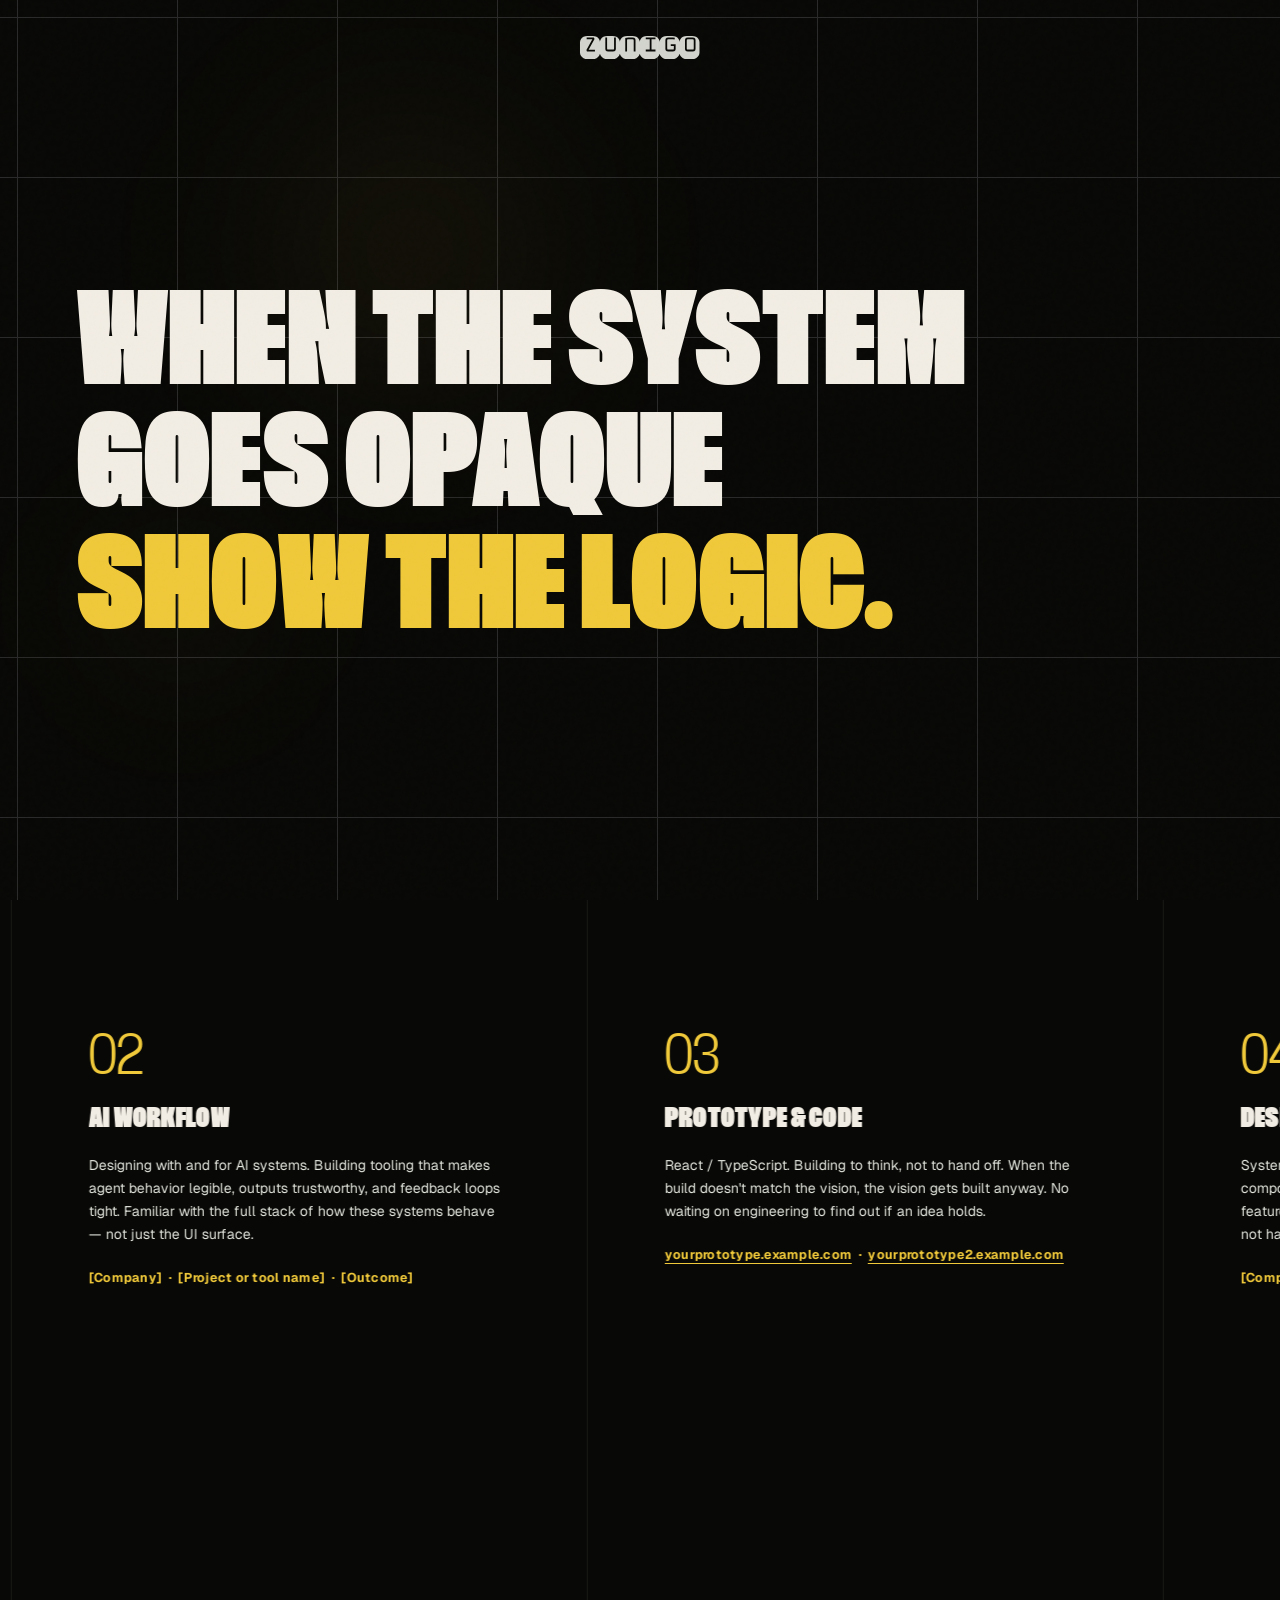
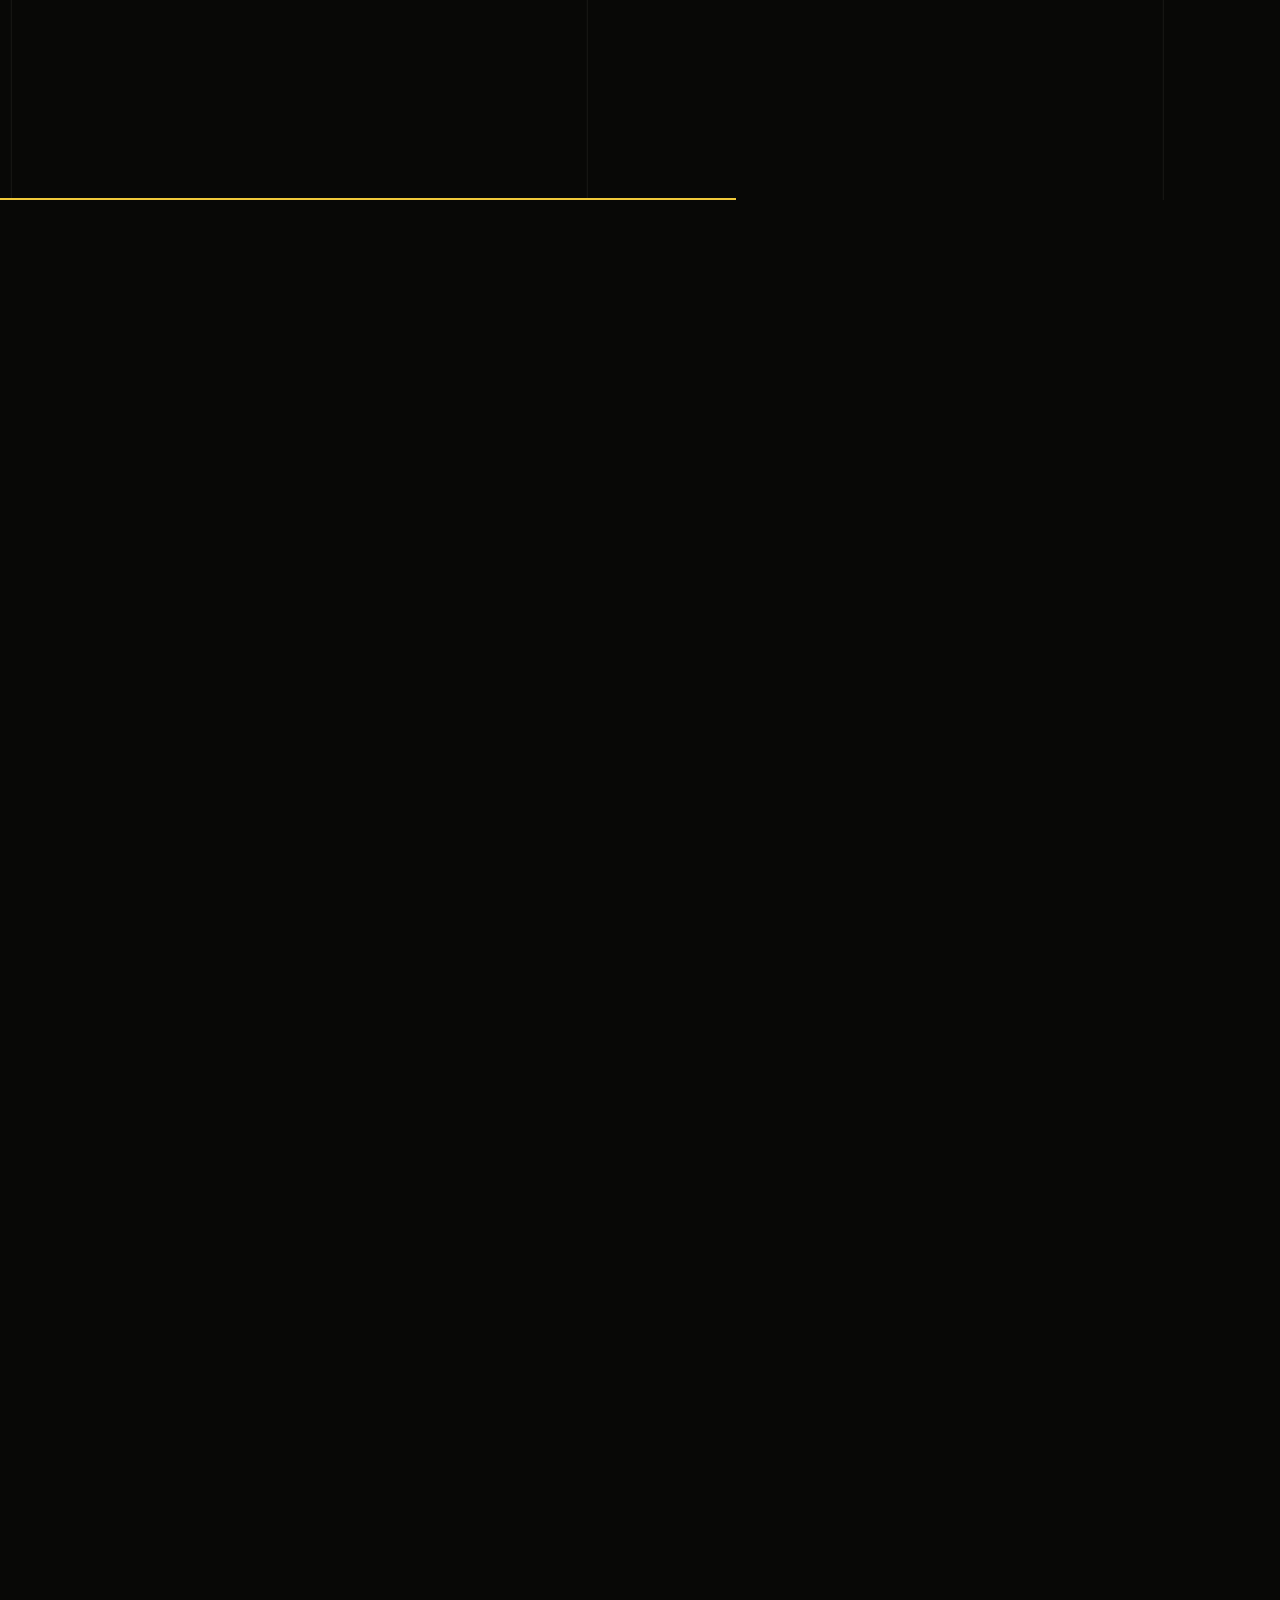
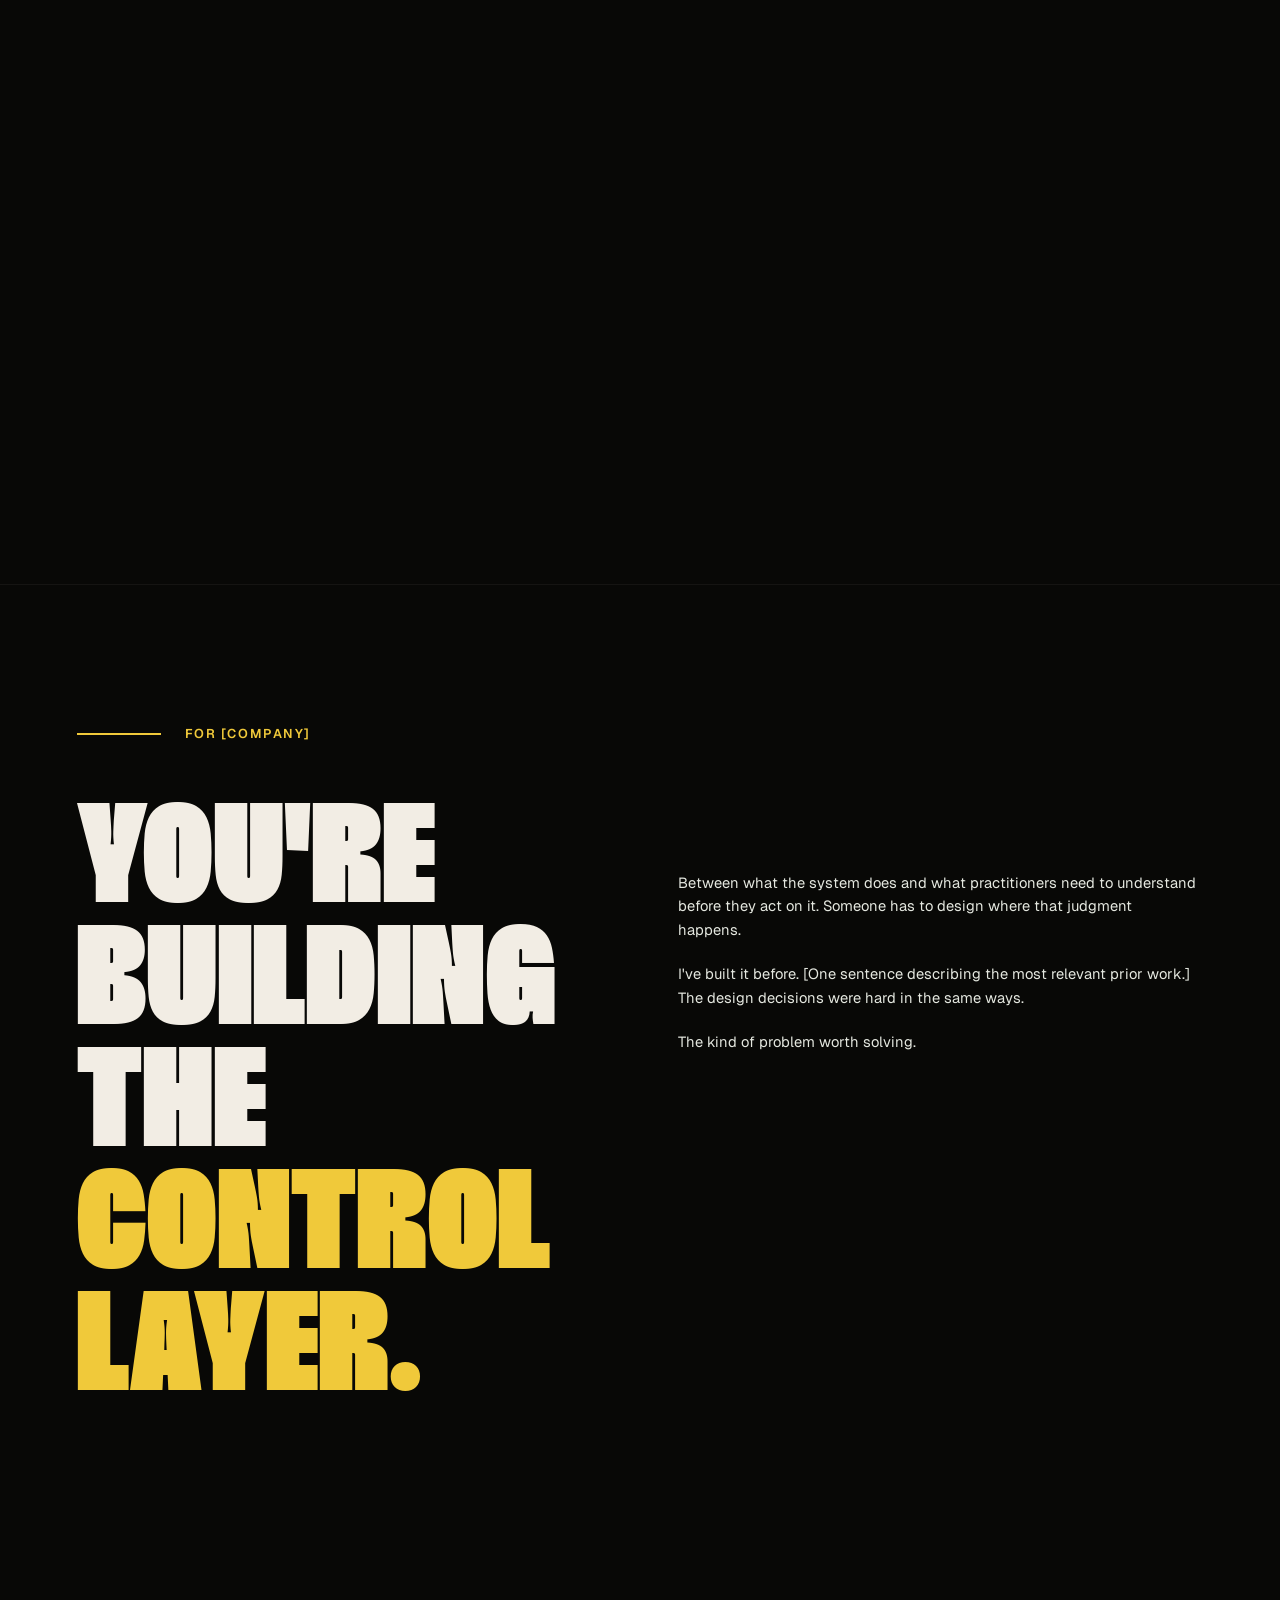
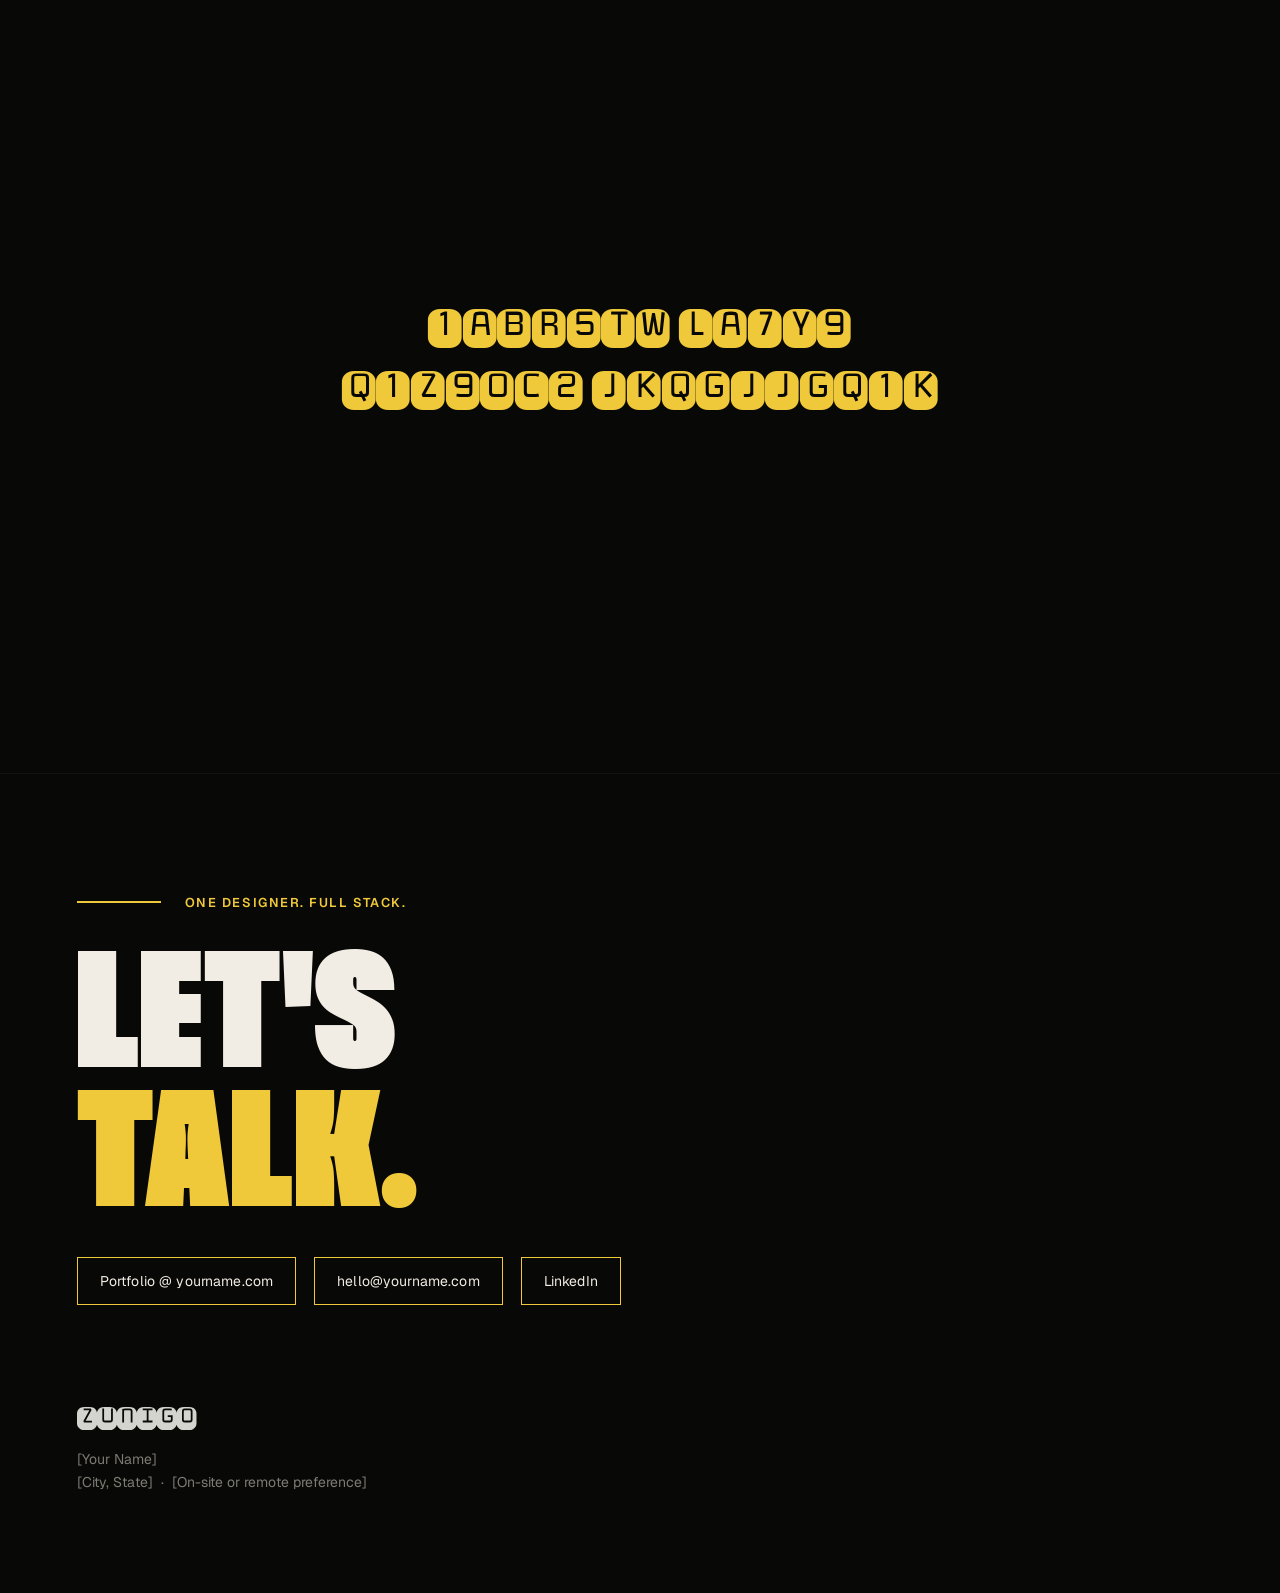
==== demo-shapes/index.html @ cff65e22 "Initial release — v1.0.0 Static portfolio pitch template. Vanilla HTML/CSS/JS, no build step. One sh" ====
<!DOCTYPE html>
<html lang="en">
<head>
  <meta charset="UTF-8">
  <meta name="viewport" content="width=device-width, initial-scale=1.0, viewport-fit=cover">
  <meta name="theme-color" content="#080806">
  <meta name="description" content="">
  <title>Pitch</title>

  <link rel="icon" type="image/png" href="../shared/favicon.png">
  <link rel="apple-touch-icon" href="../shared/favicon.png">

  <link rel="preconnect" href="https://fonts.googleapis.com">
  <link rel="preconnect" href="https://fonts.gstatic.com" crossorigin="">
  <link href="https://fonts.googleapis.com/css2?family=DM+Sans:ital,wght@0,300;0,400;0,500;1,300&amp;family=Geist:wght@400;500;600;700&amp;family=Monofett&amp;display=swap" rel="stylesheet">

  <link rel="stylesheet" href="../shared/styles.css?v=24">
</head>
<body>

  <!-- ── HERO ──
       Skeleton ships all four hero blocks; render.js adds
       hero--photo / shapes / gradient / solid from PITCH.hero.mode
       and CSS hides the unused ones. -->
  <section id="hero">
    <!-- mode: 'photo' -->
    <div class="hero-bg"></div>

    <!-- mode: 'shapes' (React Bits-derived; see shared/CREDITS.md) -->
    <canvas id="shapeGridBg" aria-hidden="true"></canvas>

    <!-- mode: 'gradient' -->
    <div class="hero-gradient" aria-hidden="true"></div>

    <div class="orb orb-1"></div>
    <div class="orb orb-2"></div>

    <a href="#" class="hero-logo" aria-label="Portfolio">
      <img src="../shared/logo.svg" alt="Your logo">
    </a>

    <div class="hero-tagline" id="heroTagline">
      <div class="ht-lines" id="heroTaglineLines">
        <!-- hydrated by render.js from PITCH.hero.tagline -->
      </div>
    </div>
  </section>

  <!-- Content scrolls over hero like window shade -->
  <div id="pageContent"></div>

  <!-- ── RANGE — horizontal scroll ── -->
  <div id="hScroll">
    <div id="hSticky">
      <div id="hProgress"></div>
      <div id="hTrack">
        <div class="h-intro" id="rangeIntro">
          <!-- hydrated -->
        </div>
        <!-- pillars are inserted here by render.js -->
        <div class="h-end"></div>
      </div>

      <div id="hDots" role="tablist" aria-label="Range sections">
        <!-- hydrated -->
      </div>
    </div>
  </div>

  <!-- ── STATEMENT ── -->
  <section id="statement">
    <div class="statement-label" id="statementLabel"><!-- hydrated --></div>
    <div class="statement-inner">
      <div class="statement-text" id="statementText"><!-- hydrated --></div>
      <div class="statement-para" id="statementPara"><!-- hydrated --></div>
    </div>
  </section>

  <div class="section-divider" id="divider2" aria-hidden="true"></div>

  <!-- ── DECRYPT INTERSTITIAL ── -->
  <section id="decrypt" data-screen-label="Decrypt interstitial">
    <h2 class="decrypt-line" data-final="SYSTEMS DON'T">SYSTEMS DON'T</h2>
    <h2 class="decrypt-line" data-final="EXPLAIN THEMSELVES">EXPLAIN THEMSELVES</h2>
  </section>

  <div class="section-divider" id="divider3" aria-hidden="true"></div>

  <!-- ── CTA ── -->
  <section id="cta">
    <div class="cta-label" id="ctaLabel"><!-- hydrated --></div>
    <div class="cta-headline" id="ctaHeadline"><!-- hydrated --></div>
    <div class="cta-links" id="ctaLinks"><!-- hydrated --></div>
    <div class="cta-footer">
      <a href="#" class="cta-mark" aria-label="Portfolio">
        <img src="../shared/logo.svg" alt="Your logo">
      </a>
      <div class="cta-name" id="ctaName"><!-- hydrated --></div>
      <div class="cta-meta" id="ctaMeta"><!-- hydrated --></div>
    </div>
  </section>

  <!-- ── Tweaks panel (chrome only; behavior.js wires it) ── -->
  <div id="tweaksPanel" role="dialog" aria-label="Tweaks">
    <div class="tw-header">
      <div class="tw-title">Tweaks</div>
      <button class="tw-close" id="twClose" aria-label="Close tweaks">×</button>
    </div>
    <div class="tw-row tw-color-row">
      <label for="twAccent">Accent color</label>
      <input type="color" id="twAccent">
    </div>
    <div class="tw-row">
      <label>Headline scale <span class="val" id="twScaleVal">1.00×</span></label>
      <input type="range" id="twScale" min="0.7" max="1.3" step="0.01">
    </div>
    <div class="tw-row">
      <label>Pillar hover ease <span class="val" id="twHoverVal">560ms</span></label>
      <input type="range" id="twHover" min="300" max="900" step="20">
    </div>
    <div class="tw-row tw-toggle">
      <label>Section divider</label>
      <div class="tw-switch" id="twDivider" role="switch" tabindex="0"></div>
    </div>
  </div>

  <!-- Order matters: config → render → behavior -->
  <script src="pitch.config.js?v=12"></script>
  <script src="../shared/render.js?v=5"></script>
  <script src="../shared/shape-grid.js?v=4"></script>
  <script src="../shared/behavior.js?v=6"></script>
</body>
</html>
---- shared/styles.css ----
/* ============================================================
   portfolio-teaser — shared stylesheet
   Used by every pitch folder. Per-pitch copy lives in
   pitch.config.js; all visual rules live here.
   ============================================================ */

*, *::before, *::after { margin: 0; padding: 0; box-sizing: border-box; }
html, body, p, h1, h2, h3, h4, h5, h6, ul, ol, figure, blockquote { margin: 0; padding: 0; }

:root {
  --bg:        #080806;
  --cream:     #F2EDE4;
  --cream-dim: rgba(242,237,228,.50);
  --accent:    #F0C93A;
  --pillar-hover-ms: 560ms;
  --headline-scale: 1;
  --display:   'Million', 'Bebas Neue', 'Impact', 'Arial Black', sans-serif;
  --body:      'DM Sans', sans-serif;
  --sub:       'Geist', sans-serif;
  --pad:       clamp(20px, 6vw, 80px);
}

@font-face {
  font-family: 'Million';
  src: url('fonts/Million-Regular.woff2') format('woff2');
  font-weight: 400;
  font-style: normal;
  font-display: swap;
}
@font-face {
  font-family: 'Million';
  src: url('fonts/Million-Black.woff2') format('woff2');
  font-weight: 900;
  font-style: normal;
  font-display: swap;
}
@font-face {
  font-family: 'Million BlackInktrap';
  src: url('fonts/Million-BlackInktrap.woff2') format('woff2'),
       url('fonts/Million-BlackInktrap.woff')  format('woff');
  font-weight: 900;
  font-style: normal;
  font-display: swap;
}
@font-face {
  font-family: 'Million LightInktrap';
  src: url('fonts/Million-LightInktrap.woff2') format('woff2');
  font-weight: 300;
  font-style: normal;
  font-display: swap;
}

html {
  scroll-behavior: smooth;
  -webkit-text-size-adjust: 100%;
}

body {
  background: var(--bg);
  color: var(--cream);
  font-family: var(--body);
  overflow-x: hidden;
  -webkit-font-smoothing: antialiased;
  -moz-osx-font-smoothing: grayscale;
}

/* Grain */
body::after {
  content: '';
  position: fixed; inset: 0;
  background-image: url("data:image/svg+xml,%3Csvg viewBox='0 0 200 200' xmlns='http://www.w3.org/2000/svg'%3E%3Cfilter id='n'%3E%3CfeTurbulence type='fractalNoise' baseFrequency='0.85' numOctaves='4' stitchTiles='stitch'/%3E%3C/filter%3E%3Crect width='100%25' height='100%25' filter='url(%23n)' opacity='0.035'/%3E%3C/svg%3E");
  pointer-events: none;
  z-index: 8000;
  opacity: .4;
}

/* ── Hero logo mark — top center ── */
.hero-logo {
  position: absolute;
  top: clamp(24px, 4vh, 48px);
  left: 50%;
  transform: translateX(-50%);
  z-index: 15;
  display: inline-block;
  opacity: 0;
  animation: heroLogoIn .9s ease .3s forwards;
  transition: opacity .3s ease;
}
@keyframes heroLogoIn {
  from { opacity: 0; transform: translate(-50%, -8px); }
  to { opacity: 1; transform: translate(-50%, 0); }
}
.hero-logo img {
  display: block;
  height: clamp(20px, 1.8vw, 26px);
  width: auto;
  opacity: .92;
  transition: filter .3s ease, opacity .3s ease;
}
@media (hover: hover) {
  .hero-logo:hover img { filter: brightness(1.15); opacity: 1; }
}

/* ── HERO ── */
#hero {
  height: 100vh;          /* fallback for older Android Chrome / Safari */
  height: 100svh;         /* small viewport height — stable under URL bar */
  min-height: 560px;      /* don't collapse on tiny landscape phones */
  display: flex;
  flex-direction: column;
  justify-content: center;
  padding: clamp(80px, 12vh, 140px) var(--pad) clamp(60px, 10vh, 100px);
  position: sticky;
  top: 0;
  overflow: hidden;
  z-index: 0;
  transition: opacity .5s ease;
}

.hero-bg {
  position: absolute;
  inset: -8%;
  background-image: var(--hero-image);
  background-position: center 55%;
  background-size: cover;
  background-repeat: no-repeat;
  z-index: 0;
  will-change: transform;
  transition: transform .05s linear;
}

#hero > *:not(.hero-bg):not(.hero-logo):not(.hero-tagline):not(#shapeGridBg) { position: relative; z-index: 1; }
.hero-tagline { z-index: 1; }

/* ── Hero mode switching ──
   The skeleton ships .hero-bg (photo), #shapeGridBg (canvas), and
   .hero-gradient (CSS-only). render.js adds hero--photo / shapes /
   gradient / solid to #hero based on PITCH.hero.mode; CSS hides the
   unused ones. */
.hero--photo    #shapeGridBg,
.hero--photo    .hero-gradient { display: none; }
.hero--shapes   .hero-bg,
.hero--shapes   .hero-gradient { display: none; }
.hero--gradient .hero-bg,
.hero--gradient #shapeGridBg   { display: none; }
.hero--solid    .hero-bg,
.hero--solid    #shapeGridBg,
.hero--solid    .hero-gradient { display: none; }

/* Gradient hero — defaults to a subtle radial vignette from --bg.
   Override entirely per-pitch via --hero-gradient in PITCH.theme. */
.hero-gradient {
  position: absolute;
  inset: 0;
  background: var(--hero-gradient,
    radial-gradient(
      ellipse at 50% 60%,
      var(--hero-tint, #1a1a17) 0%,
      var(--bg) 70%
    )
  );
  pointer-events: none;
  z-index: 0;
}

#shapeGridBg {
  position: absolute;
  inset: 0;
  width: 100%;
  height: 100%;
  z-index: 0;
  pointer-events: auto;
  display: block;
}

.orb {
  position: absolute;
  border-radius: 50%;
  pointer-events: none;
}
.orb-1 {
  width: clamp(180px, 38vw, 500px);
  height: clamp(180px, 38vw, 500px);
  background: radial-gradient(circle, rgba(240,201,58,.07) 0%, transparent 70%);
  top: -10%; right: -8%;
  filter: blur(clamp(40px, 6vw, 90px));
  animation: pulse 9s ease-in-out infinite;
}
.orb-2 {
  width: clamp(130px, 26vw, 320px);
  height: clamp(130px, 26vw, 320px);
  background: radial-gradient(circle, rgba(240,201,58,.04) 0%, transparent 70%);
  bottom: 10%; left: -5%;
  filter: blur(clamp(30px, 5vw, 80px));
  animation: pulse 11s ease-in-out 3s infinite;
}
@keyframes pulse {
  0%, 100% { opacity: 1; }
  50%      { opacity: .5; }
}

/* ── Hero tagline ── */
.hero-tagline {
  position: absolute;
  top: 0;
  left: 0;
  right: 0;
  bottom: 0;
  padding: clamp(80px, 12vh, 140px) var(--pad) clamp(60px, 10vh, 100px);
  pointer-events: none;
  display: flex;
  flex-direction: column;
  justify-content: center;
}

@media (max-width: 600px) {
  .hero-tagline {
    padding: clamp(100px, 16vh, 140px) var(--pad) clamp(80px, 12vh, 120px);
  }
}

.ht-line {
  font-family: 'Million BlackInktrap', 'Million', 'Bebas Neue', 'Impact', sans-serif;
  font-weight: 900;
  text-transform: uppercase;
  line-height: .88;
  color: var(--cream);
  display: block;
  font-size: calc(clamp(36px, 10.5vw, 200px) * var(--headline-scale));
  white-space: nowrap;
  letter-spacing: 0.01em;
  opacity: 0;
  transform: translateY(24px);
}
.ht-line + .ht-line { margin-top: clamp(2px, .3vw, 6px); }
.ht-line.ht-accent { color: var(--accent); }

.ht-line.ht-line-1 { animation: htReveal .9s cubic-bezier(.16,1,.3,1) .7s forwards; }
.ht-line.ht-line-2 { animation: htReveal .9s cubic-bezier(.16,1,.3,1) .95s forwards; }
.ht-line.ht-line-3 { animation: htReveal .9s cubic-bezier(.16,1,.3,1) 1.2s forwards; }
.ht-line.ht-line-4 { animation: htReveal .9s cubic-bezier(.16,1,.3,1) 1.45s forwards; }

@keyframes htReveal {
  from { opacity: 0; transform: translateY(24px); }
  to   { opacity: 1; transform: translateY(0); }
}

/* ── RANGE — horizontal scroll ── */
.section-label {
  font-family: var(--sub);
  font-size: clamp(11px, 1vw, 13px);
  font-weight: 600;
  letter-spacing: .12em;
  text-transform: uppercase;
  color: var(--accent);
  margin-bottom: clamp(20px, 2.4vw, 28px);
  display: flex;
  align-items: center;
  gap: 24px;
}
.section-label::before {
  content: '';
  width: 84px; height: 2px;
  background: var(--accent);
  flex-shrink: 0;
}

#hScroll { position: relative; }

#hSticky {
  position: sticky;
  top: 0;
  height: 100vh;
  overflow: hidden;
  width: 100%;
  background: var(--bg);
}

#hTrack {
  display: flex;
  height: 100%;
  will-change: transform;
  align-items: stretch;
  transform: translateX(0);
}

.h-intro {
  flex-shrink: 0;
  width: clamp(400px, 45vw, 680px);
  height: 100%;
  display: flex;
  flex-direction: column;
  justify-content: flex-start;
  padding: clamp(96px, 14vh, 180px) clamp(40px, 6vw, 100px) clamp(48px, 8vw, 100px);
  border-right: 1px solid rgba(242,237,228,.08);
}

.range-headline {
  font-family: var(--display);
  font-weight: 900;
  font-size: clamp(68px, 11vw, 180px);
  line-height: .86;
  text-transform: uppercase;
  margin-top: clamp(12px, 2vw, 20px);
  letter-spacing: 0.01em;
}
.range-headline em { color: var(--accent); font-style: normal; }

.h-pillar {
  flex-shrink: 0;
  width: clamp(380px, 45vw, 600px);
  height: 100%;
  display: flex;
  flex-direction: column;
  justify-content: flex-start;
  padding: clamp(96px, 14vh, 180px) clamp(48px, 6vw, 90px) clamp(48px, 7vw, 100px);
  border-right: 1px solid rgba(242,237,228,.08);
  position: relative;
  overflow: hidden;
}
@media (max-width: 600px) {
  .h-pillar { width: 88vw; }
  .h-intro  { width: 88vw; }
  .h-end    { width: 12vw; }
}

.pillar-circle {
  position: absolute;
  /* Anchor to the content block (which sits at the top of the pillar)
     rather than the geometric center of the full-height column. */
  top: 32%;
  left: 50%;
  width: clamp(520px, 62vw, 820px);
  height: clamp(520px, 62vw, 820px);
  border-radius: 50%;
  background: rgba(240,201,58,.055);
  transform: translate(-50%, -50%) scale(0);
  transform-origin: center center;
  pointer-events: none;
  z-index: 0;
  transition: transform var(--pillar-hover-ms) cubic-bezier(.22,1,.36,1),
              opacity   var(--pillar-hover-ms) cubic-bezier(.22,1,.36,1);
  opacity: 0;
  will-change: transform, opacity;
}
.h-pillar > *:not(.pillar-circle) { position: relative; z-index: 1; }

@media (hover: hover) and (pointer: fine) {
  .h-pillar:hover .pillar-circle {
    transform: translate(-50%, -50%) scale(1);
    opacity: 1;
  }
}

@media (hover: none), (pointer: coarse) {
  .pillar-circle { display: none; }
  .h-pillar::before {
    content: '';
    position: absolute;
    top: 0;
    left: clamp(48px, 6vw, 90px);
    width: 32px;
    height: 2px;
    background: var(--accent);
    z-index: 2;
  }
}

.h-end {
  flex-shrink: 0;
  width: 30vw;
  height: 100%;
}

.pillar-number {
  font-family: 'Million LightInktrap', 'Million', 'Bebas Neue', 'Impact', sans-serif;
  font-weight: 300;
  font-size: clamp(40px, 4.5vw, 72px);
  line-height: 1;
  letter-spacing: .01em;
  color: var(--accent);
  margin-bottom: clamp(14px, 2vw, 20px);
}
.pillar-title {
  font-family: var(--display);
  font-weight: 900;
  font-size: clamp(22px, 2.2vw, 34px);
  text-transform: uppercase;
  letter-spacing: .01em;
  line-height: 1;
  color: var(--cream);
  margin-bottom: clamp(14px, 1.8vw, 22px);
}
.pillar-body {
  font-family: 'Geist', sans-serif;
  font-size: clamp(13px, 1.2vw, 14px);
  font-weight: 400;
  line-height: 1.65;
  color: #E4E7DF;
}
.pillar-link {
  color: inherit;
  text-decoration: none;
  border-bottom: 1px solid var(--accent);
  transition: color .3s ease;
}
@media (hover: hover) {
  .pillar-link:hover { color: var(--accent); }
}

.pillar-proof {
  margin-top: clamp(14px, 2vw, 22px);
  font-family: 'Geist', sans-serif;
  font-size: clamp(11px, 1vw, 13px);
  color: var(--accent);
  font-weight: 700;
  letter-spacing: .02em;
  line-height: 1.6;
}

@media (max-width: 600px) {
  .pillar-proof {
    display: flex;
    flex-direction: column;
    gap: 14px;
    line-height: 1.3;
  }
  .pillar-proof .pillar-link {
    display: inline-block;
    padding: 8px 0;
    min-height: 44px;
    line-height: 1.3;
  }
  .pillar-proof { font-size: 0; }
  .pillar-proof > * { font-size: 13px; }
}

#hProgress {
  position: absolute;
  bottom: 0; left: 0;
  height: 2px;
  background: var(--accent);
  width: 0%;
  transition: width .1s linear;
  z-index: 10;
}

#hDots {
  display: none;
  position: absolute;
  left: 0; right: 0;
  bottom: 20px;
  justify-content: center;
  gap: 10px;
  z-index: 12;
  pointer-events: auto;
}
#hDots button {
  width: 28px;
  height: 28px;
  padding: 0;
  border: none;
  background: transparent;
  cursor: pointer;
  display: flex;
  align-items: center;
  justify-content: center;
}
#hDots button::before {
  content: '';
  width: 8px;
  height: 8px;
  border-radius: 50%;
  background: rgba(242,237,228,.3);
  transition: background .25s ease, transform .25s ease;
}
#hDots button.active::before {
  background: var(--accent);
  transform: scale(1.3);
}

@media (max-width: 768px) {
  #hScroll.mobile-mode { height: auto !important; }
  #hScroll.mobile-mode #hSticky {
    position: relative;
    top: auto;
    height: 80svh;
    min-height: 520px;
  }
  #hScroll.mobile-mode #hTrack {
    transform: none !important;
    overflow-x: auto;
    overflow-y: hidden;
    scroll-snap-type: x mandatory;
    -webkit-overflow-scrolling: touch;
    scrollbar-width: none;
  }
  #hScroll.mobile-mode #hTrack::-webkit-scrollbar { display: none; }
  #hScroll.mobile-mode .h-pillar,
  #hScroll.mobile-mode .h-intro {
    scroll-snap-align: start;
    scroll-snap-stop: always;
    width: 100vw;
  }
  #hScroll.mobile-mode .h-end { display: none; }
  #hScroll.mobile-mode #hProgress { display: none; }
  #hScroll.mobile-mode #hDots { display: flex; }
}

#statement, #cta { background: var(--bg); }

/* ── DECRYPT INTERSTITIAL ── */
#decrypt {
  background: var(--bg);
  min-height: 92vh;
  padding: clamp(96px, 16vw, 200px) var(--pad);
  display: flex;
  flex-direction: column;
  align-items: center;
  justify-content: center;
  gap: clamp(4px, 0.6vw, 10px);
  text-align: center;
}
.decrypt-line {
  margin: 0;
  font-family: 'Monofett', 'Courier New', monospace;
  font-weight: 400;
  font-size: clamp(24px, 4.5vw, 72px);
  line-height: 0.95;
  letter-spacing: 0.01em;
  color: var(--accent);
  text-transform: uppercase;
  white-space: nowrap;
  /* glyph stability while scrambling */
  font-variant-ligatures: none;
}
@media (max-width: 720px) {
  .decrypt-line { font-size: clamp(18px, 5.5vw, 40px); }
}

.section-divider {
  height: 2px;
  width: 100%;
  background: var(--accent);
  transform: scaleX(0);
  transform-origin: left center;
  position: relative;
  z-index: 11;
  will-change: transform;
}
@media (prefers-reduced-motion: reduce) {
  .section-divider { transform: scaleX(1) !important; }
}

/* ── STATEMENT ── */
#statement {
  padding: clamp(80px, 12vw, 140px) var(--pad);
  border-top: 1px solid rgba(242,237,228,.05);
}

.statement-inner {
  display: grid;
  grid-template-columns: minmax(0, 1fr) minmax(0, 1fr);
  gap: clamp(32px, 6vw, 96px);
  align-items: start;
}
@media (max-width: 860px) {
  .statement-inner { grid-template-columns: 1fr; }
}

.statement-label {
  font-family: var(--sub);
  font-size: clamp(11px, 1vw, 13px);
  font-weight: 600;
  letter-spacing: .12em;
  text-transform: uppercase;
  color: var(--accent);
  margin-bottom: clamp(32px, 5vw, 52px);
  display: flex;
  align-items: center;
  gap: 24px;
  opacity: 0;
  transform: translateY(14px);
  transition: opacity .6s ease, transform .6s ease;
}
.statement-label::before {
  content: '';
  width: 84px; height: 2px;
  background: var(--accent);
  flex-shrink: 0;
}
.statement-label.visible { opacity: 1; transform: translateY(0); }

.statement-text {
  font-family: 'Million BlackInktrap', 'Million', 'Bebas Neue', 'Impact', sans-serif;
  font-weight: 900;
  font-size: calc(clamp(56px, 11vw, 180px) * var(--headline-scale));
  line-height: .84;
  text-transform: uppercase;
  letter-spacing: .01em;
}
.statement-text .st-line {
  display: block;
  opacity: 0;
  transform: translateY(26px);
  transition: opacity .45s ease, transform .45s ease;
}
.statement-text .st-line + .st-line { margin-top: clamp(2px, .3vw, 6px); }
.statement-text .st-line.visible { opacity: 1; transform: translateY(0); }
.statement-text .accent { color: var(--accent); }

.statement-para {
  font-family: 'Geist', sans-serif;
  font-size: clamp(14px, 1.15vw, 16px);
  font-weight: 400;
  line-height: 1.6;
  color: #E4E7DF;
  max-width: 520px;
  margin-top: clamp(24px, 6vw, 80px);
  opacity: 0;
  transform: translateY(18px);
  transition: opacity .7s ease .3s, transform .7s ease .3s;
}
.statement-para p + p { margin-top: 1.4em; }
.statement-para.visible { opacity: 1; transform: translateY(0); }

/* ── CTA ── */
#cta {
  padding: clamp(64px, 10vw, 120px) var(--pad) clamp(48px, 8vw, 100px);
  border-top: 1px solid rgba(242,237,228,.05);
}

.cta-label {
  font-family: var(--sub);
  font-size: clamp(11px, 1vw, 13px);
  font-weight: 600;
  letter-spacing: .12em;
  text-transform: uppercase;
  color: var(--accent);
  margin-bottom: clamp(20px, 2.4vw, 28px);
  display: flex;
  align-items: center;
  gap: 24px;
}
.cta-label::before {
  content: '';
  width: 84px; height: 2px;
  background: var(--accent);
  flex-shrink: 0;
}

.cta-headline {
  font-family: 'Million BlackInktrap', 'Million', 'Bebas Neue', 'Impact', sans-serif;
  font-weight: 900;
  font-size: calc(clamp(72px, 13vw, 200px) * var(--headline-scale));
  line-height: .84;
  letter-spacing: .01em;
  text-transform: uppercase;
  margin-bottom: clamp(24px, 3vw, 40px);
}
.cta-headline .cta-line { display: block; }
.cta-headline .accent { color: var(--accent); }

.cta-links {
  display: flex;
  flex-wrap: wrap;
  gap: clamp(12px, 1.5vw, 18px);
  align-items: center;
  margin-bottom: clamp(56px, 8vw, 110px);
}

.cta-link {
  display: inline-flex;
  align-items: center;
  justify-content: center;
  font-family: 'Geist', sans-serif;
  font-size: 14px;
  font-weight: 400;
  letter-spacing: .01em;
  color: var(--cream);
  text-decoration: none;
  padding: 14px 22px;
  border: 1px solid var(--accent);
  background: transparent;
  position: relative;
  overflow: hidden;
  transition: color .45s ease;
  min-height: 44px;
}
.cta-link > span { position: relative; z-index: 1; }
.cta-link::before {
  content: '';
  position: absolute; inset: 0;
  background: var(--accent);
  transform: translateX(-101%);
  transition: transform .5s cubic-bezier(.22,1,.36,1);
  z-index: 0;
}

@media (hover: hover) {
  .cta-link:hover { color: var(--bg); }
  .cta-link:hover::before { transform: translateX(0); }
}

.cta-footer {
  display: block;
  text-align: left;
}

.cta-mark {
  display: inline-block;
  margin-bottom: 14px;
  text-decoration: none;
  line-height: 0;
}
.cta-mark img {
  display: block;
  height: clamp(20px, 1.8vw, 26px);
  width: auto;
  opacity: .92;
  transition: filter .3s ease, opacity .3s ease;
}
@media (hover: hover) {
  .cta-mark:hover img { filter: brightness(1.15); opacity: 1; }
}

.cta-name {
  font-family: 'Geist', sans-serif;
  font-size: 14px;
  font-weight: 400;
  color: var(--cream-dim);
  line-height: 1.5;
  letter-spacing: 0;
  text-transform: none;
  margin-bottom: 2px;
}

.cta-meta {
  font-family: 'Geist', sans-serif;
  font-size: 14px;
  font-weight: 400;
  color: var(--cream-dim);
  line-height: 1.5;
  text-align: left;
}

@keyframes marquee {
  from { transform: translateX(0); }
  to   { transform: translateX(-50%); }
}
@media (prefers-reduced-motion: reduce) {
  .hero-bg { transition: none !important; }
}

/* Page content scrolls over sticky hero */
#pageContent {
  position: relative;
  z-index: 10;
  background: var(--bg);
  box-shadow: 0 -32px 80px rgba(0,0,0,.8);
}

@media (prefers-reduced-motion: reduce) {
  *, *::before, *::after {
    animation-duration: .01ms !important;
    transition-duration: .01ms !important;
  }
  .ht-line { opacity: 1 !important; transform: none !important; animation: none !important; }
}

/* ── Tweaks panel ── */
#tweaksPanel {
  position: fixed;
  right: 24px;
  bottom: 24px;
  width: 300px;
  max-height: calc(100vh - 48px);
  overflow-y: auto;
  background: #111;
  color: var(--cream);
  border: 1px solid rgba(242,237,228,.12);
  padding: 18px 18px 22px;
  font-family: 'Geist', sans-serif;
  font-size: 13px;
  z-index: 99999;
  display: none;
  box-shadow: 0 24px 60px rgba(0,0,0,.6);
}
#tweaksPanel.open { display: block; }
@media (max-width: 768px) {
  #tweaksPanel { display: none !important; }
}
#tweaksPanel .tw-header {
  display: flex; align-items: center; justify-content: space-between;
  margin-bottom: 16px;
  padding-bottom: 12px;
  border-bottom: 1px solid rgba(242,237,228,.10);
}
#tweaksPanel .tw-title {
  font-family: var(--sub);
  font-size: 11px;
  font-weight: 600;
  letter-spacing: .18em;
  text-transform: uppercase;
  color: var(--accent);
}
#tweaksPanel .tw-close {
  background: transparent; border: none; color: var(--cream-dim);
  cursor: pointer; font-size: 18px; line-height: 1;
  padding: 4px 8px;
}
#tweaksPanel .tw-close:hover { color: var(--cream); }
#tweaksPanel .tw-row {
  margin-bottom: 14px;
  display: flex; flex-direction: column; gap: 6px;
}
#tweaksPanel label {
  font-family: var(--sub);
  font-size: 10.5px;
  letter-spacing: .1em;
  text-transform: uppercase;
  color: var(--cream-dim);
  display: flex; justify-content: space-between; align-items: center;
}
#tweaksPanel label .val {
  font-family: 'Geist', sans-serif;
  font-size: 11px;
  letter-spacing: 0;
  text-transform: none;
  color: var(--cream);
}
#tweaksPanel input[type="range"] {
  width: 100%; accent-color: var(--accent);
}
#tweaksPanel input[type="color"] {
  width: 44px; height: 28px; padding: 0;
  border: 1px solid rgba(242,237,228,.15);
  background: transparent; cursor: pointer;
}
#tweaksPanel .tw-color-row {
  flex-direction: row; align-items: center; justify-content: space-between;
}
#tweaksPanel .tw-toggle {
  flex-direction: row; align-items: center; justify-content: space-between;
}
#tweaksPanel .tw-switch {
  position: relative; width: 34px; height: 18px;
  background: rgba(242,237,228,.15);
  cursor: pointer;
  transition: background .25s ease;
}
#tweaksPanel .tw-switch::after {
  content: '';
  position: absolute;
  top: 2px; left: 2px;
  width: 14px; height: 14px;
  background: var(--cream);
  transition: left .25s ease, background .25s ease;
}
#tweaksPanel .tw-switch.on { background: var(--accent); }
#tweaksPanel .tw-switch.on::after { left: 18px; background: #080806; }
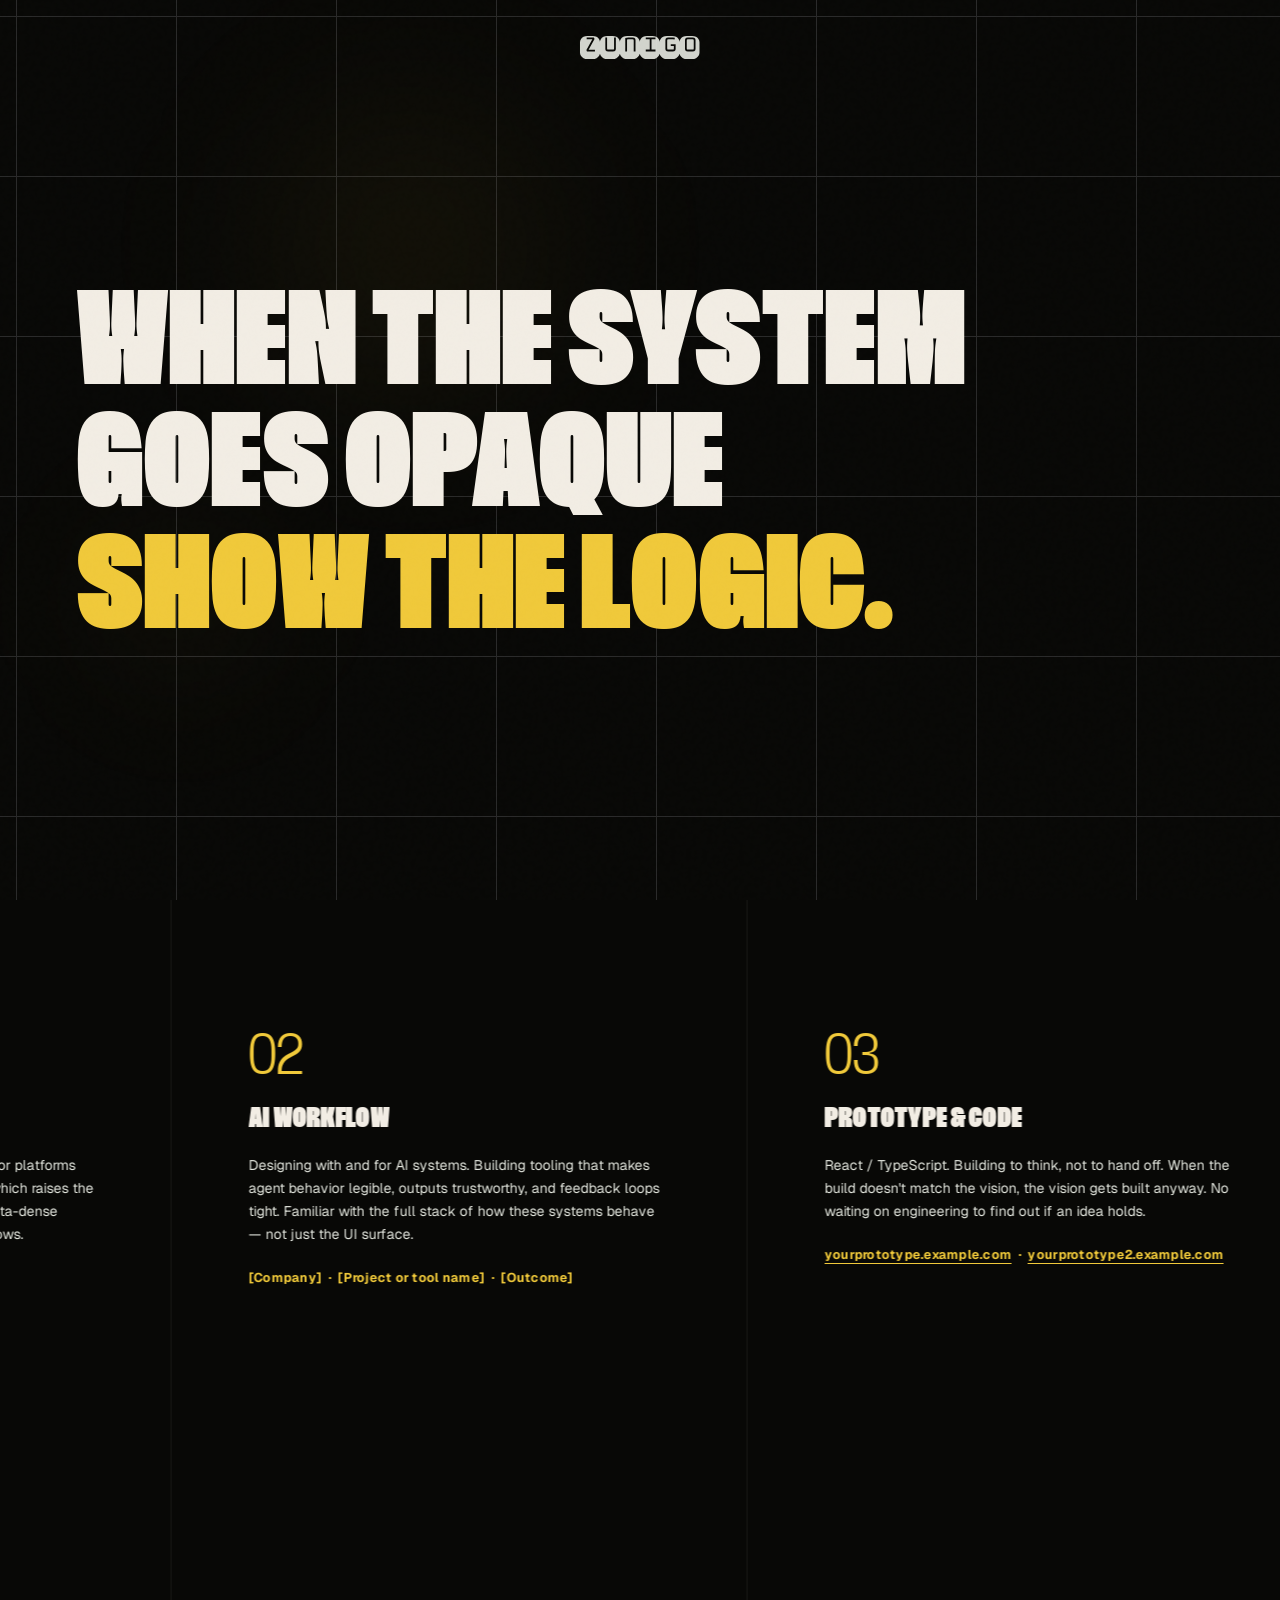
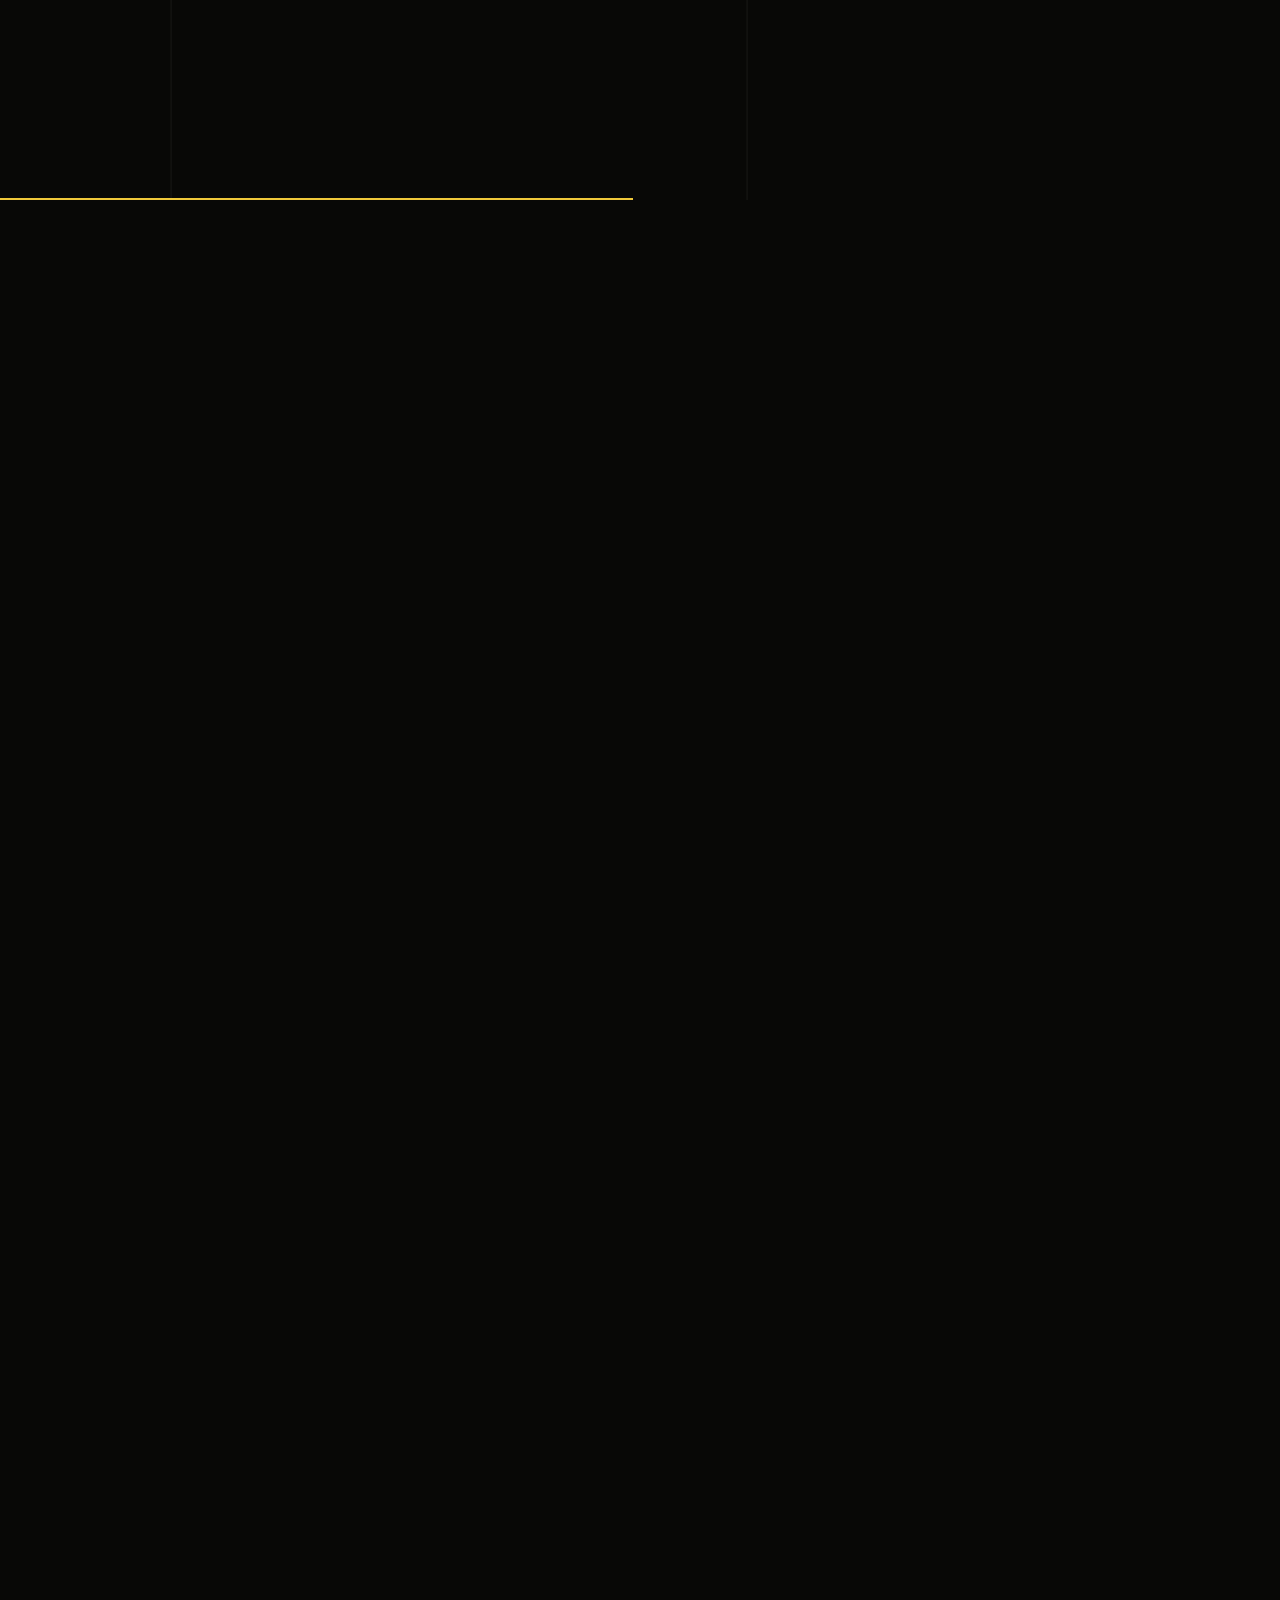
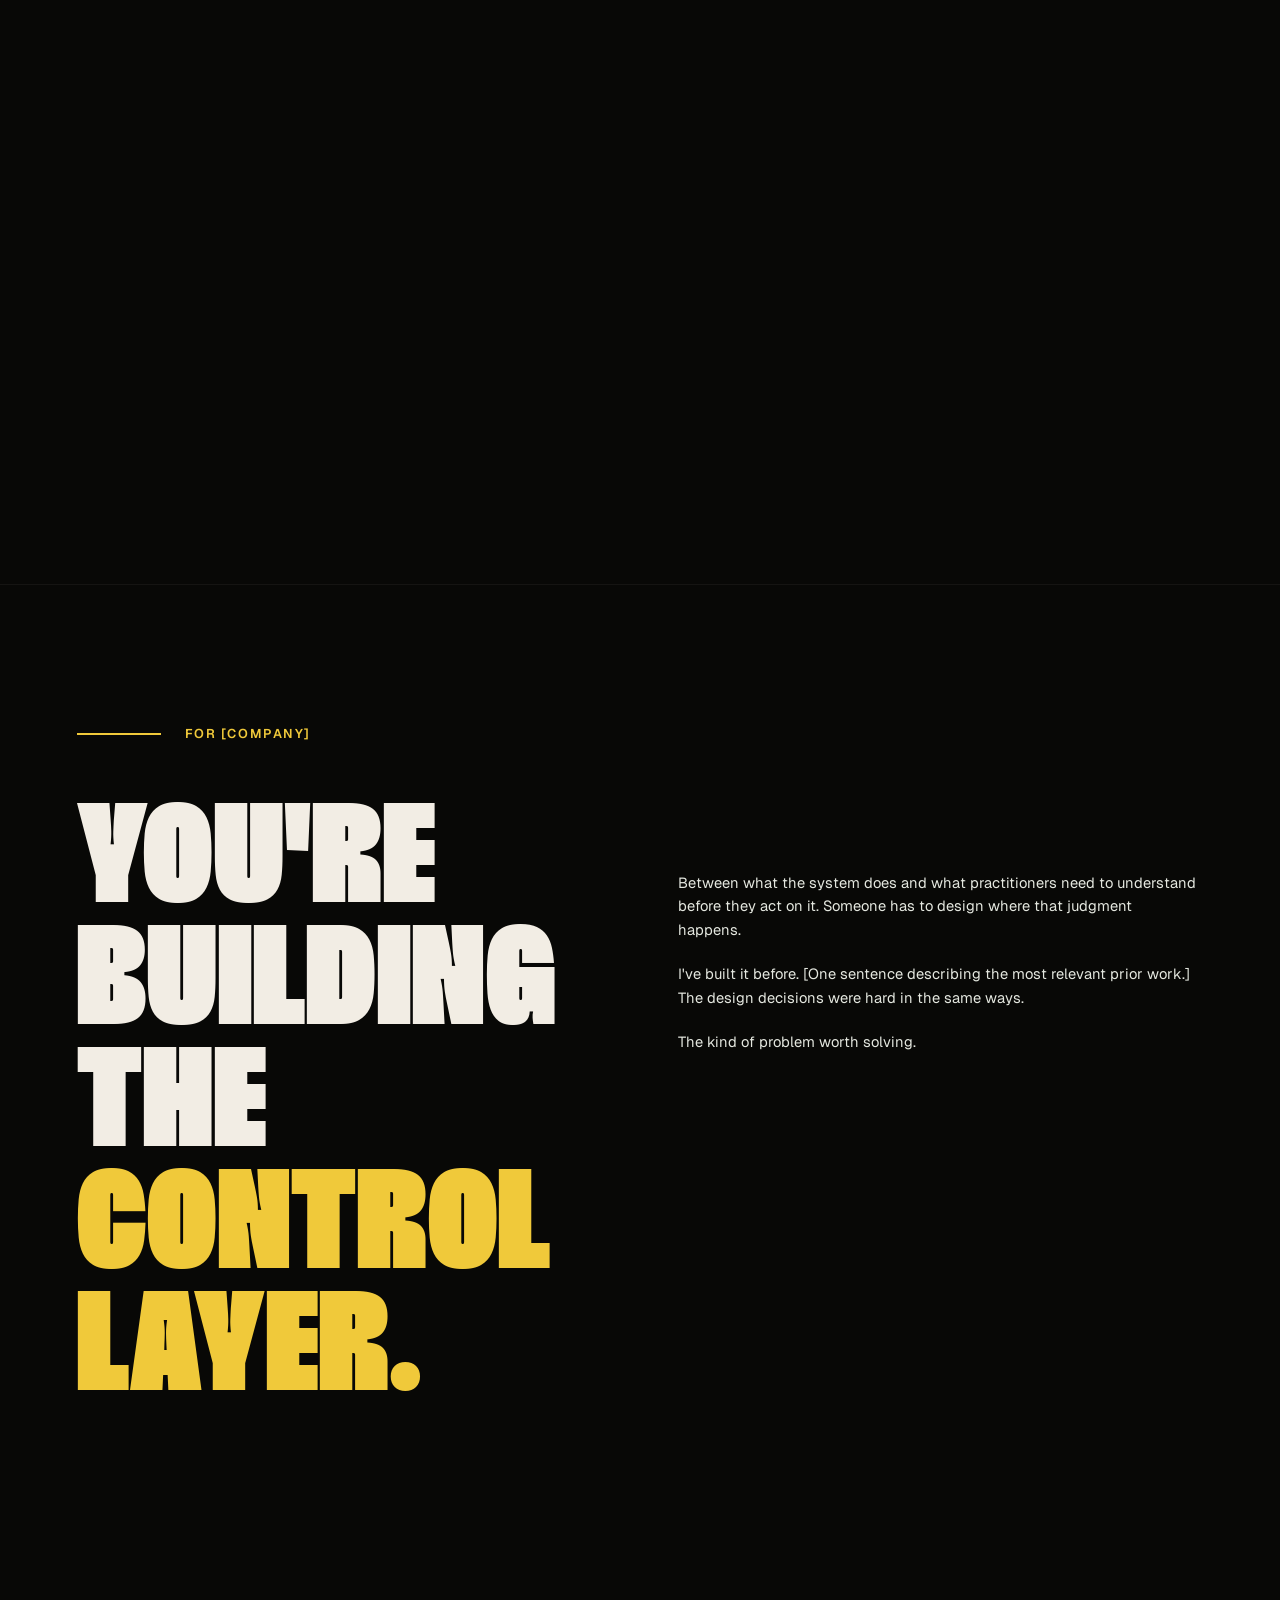
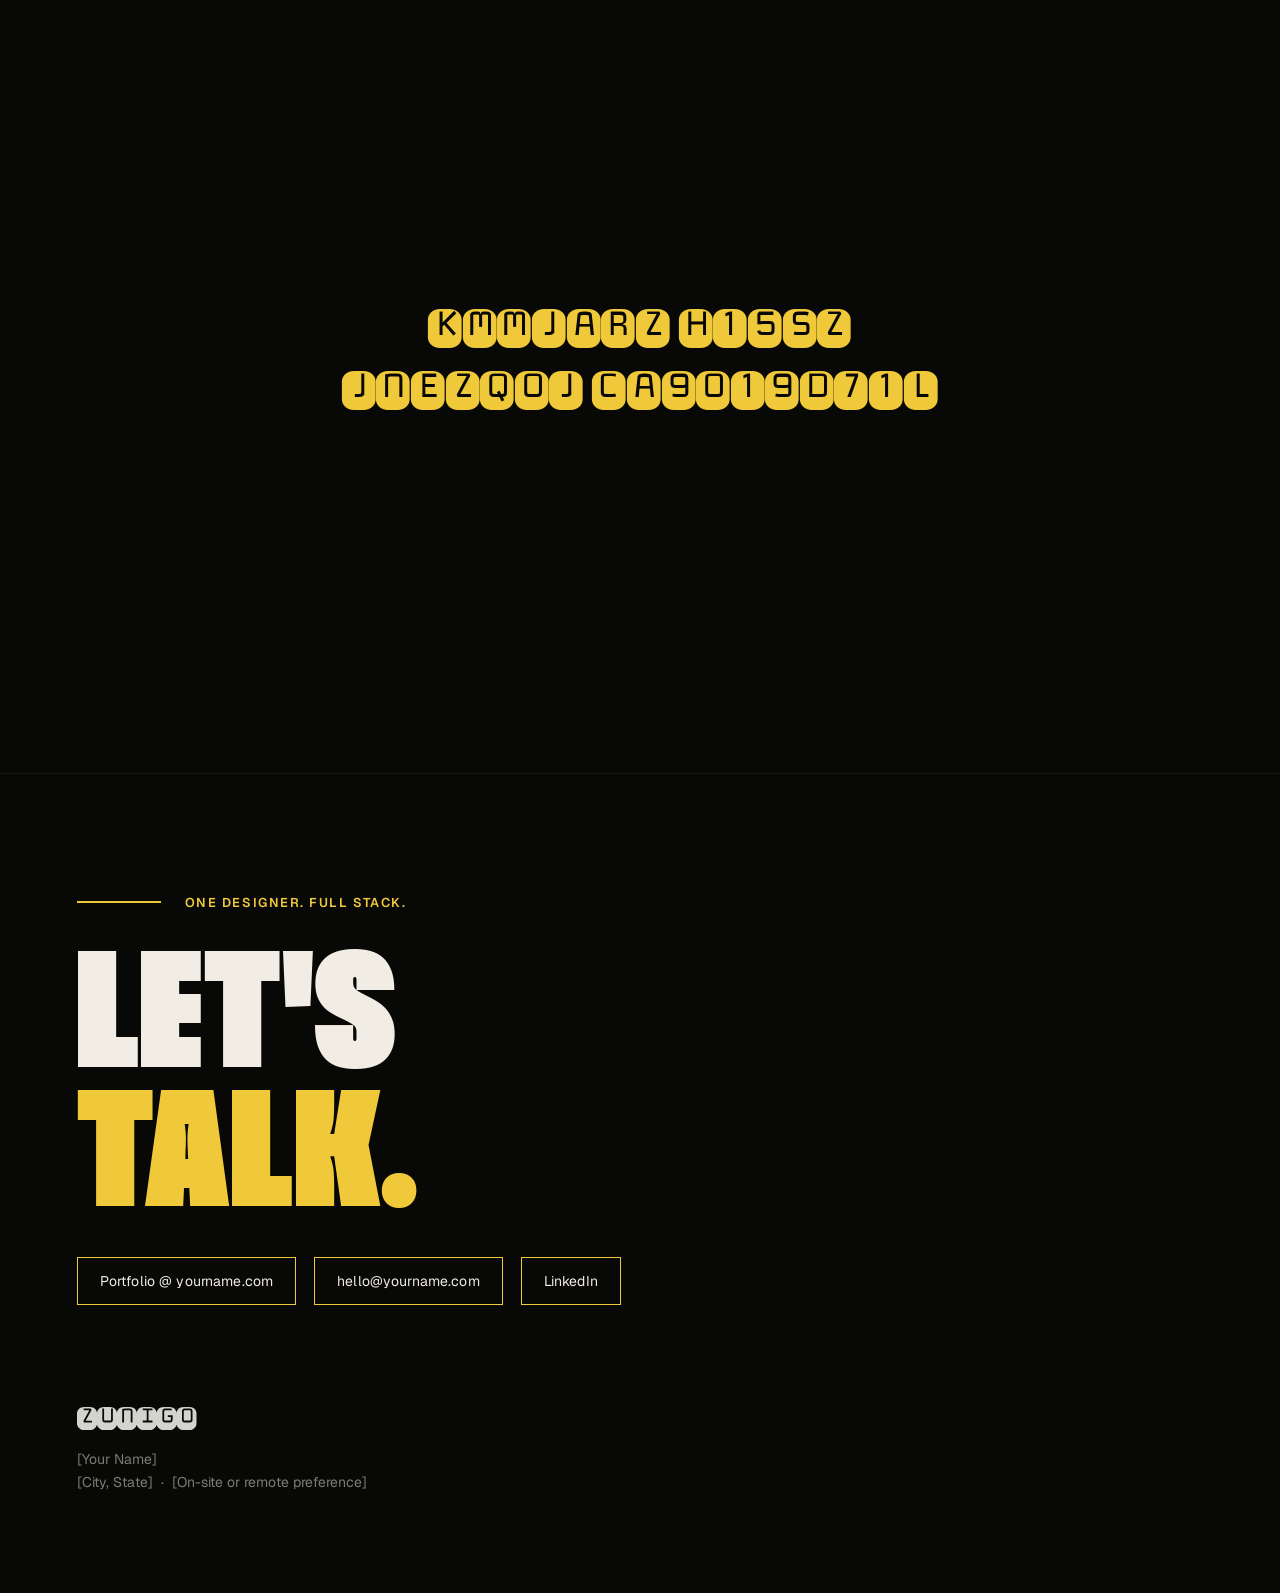
==== commit 600d9820: "Add social preview image, og/twitter meta tags - shared/portfolio-teaser-social-preview.png — used i" ====
--- a/demo-shapes/index.html
+++ b/demo-shapes/index.html
@@ -5,6 +5,14 @@
   <meta name="viewport" content="width=device-width, initial-scale=1.0, viewport-fit=cover">
   <meta name="theme-color" content="#080806">
   <meta name="description" content="">
+  <meta property="og:type"        content="website">
+  <meta property="og:title"       content="">
+  <meta property="og:description" content="">
+  <meta property="og:image"       content="">
+  <meta name="twitter:card"       content="summary_large_image">
+  <meta name="twitter:title"      content="">
+  <meta name="twitter:description" content="">
+  <meta name="twitter:image"      content="">
   <title>Pitch</title>
 
   <link rel="icon" type="image/png" href="../shared/favicon.png">
@@ -126,7 +134,7 @@
 
   <!-- Order matters: config → render → behavior -->
   <script src="pitch.config.js?v=12"></script>
-  <script src="../shared/render.js?v=5"></script>
+  <script src="../shared/render.js?v=6"></script>
   <script src="../shared/shape-grid.js?v=4"></script>
   <script src="../shared/behavior.js?v=6"></script>
 </body>
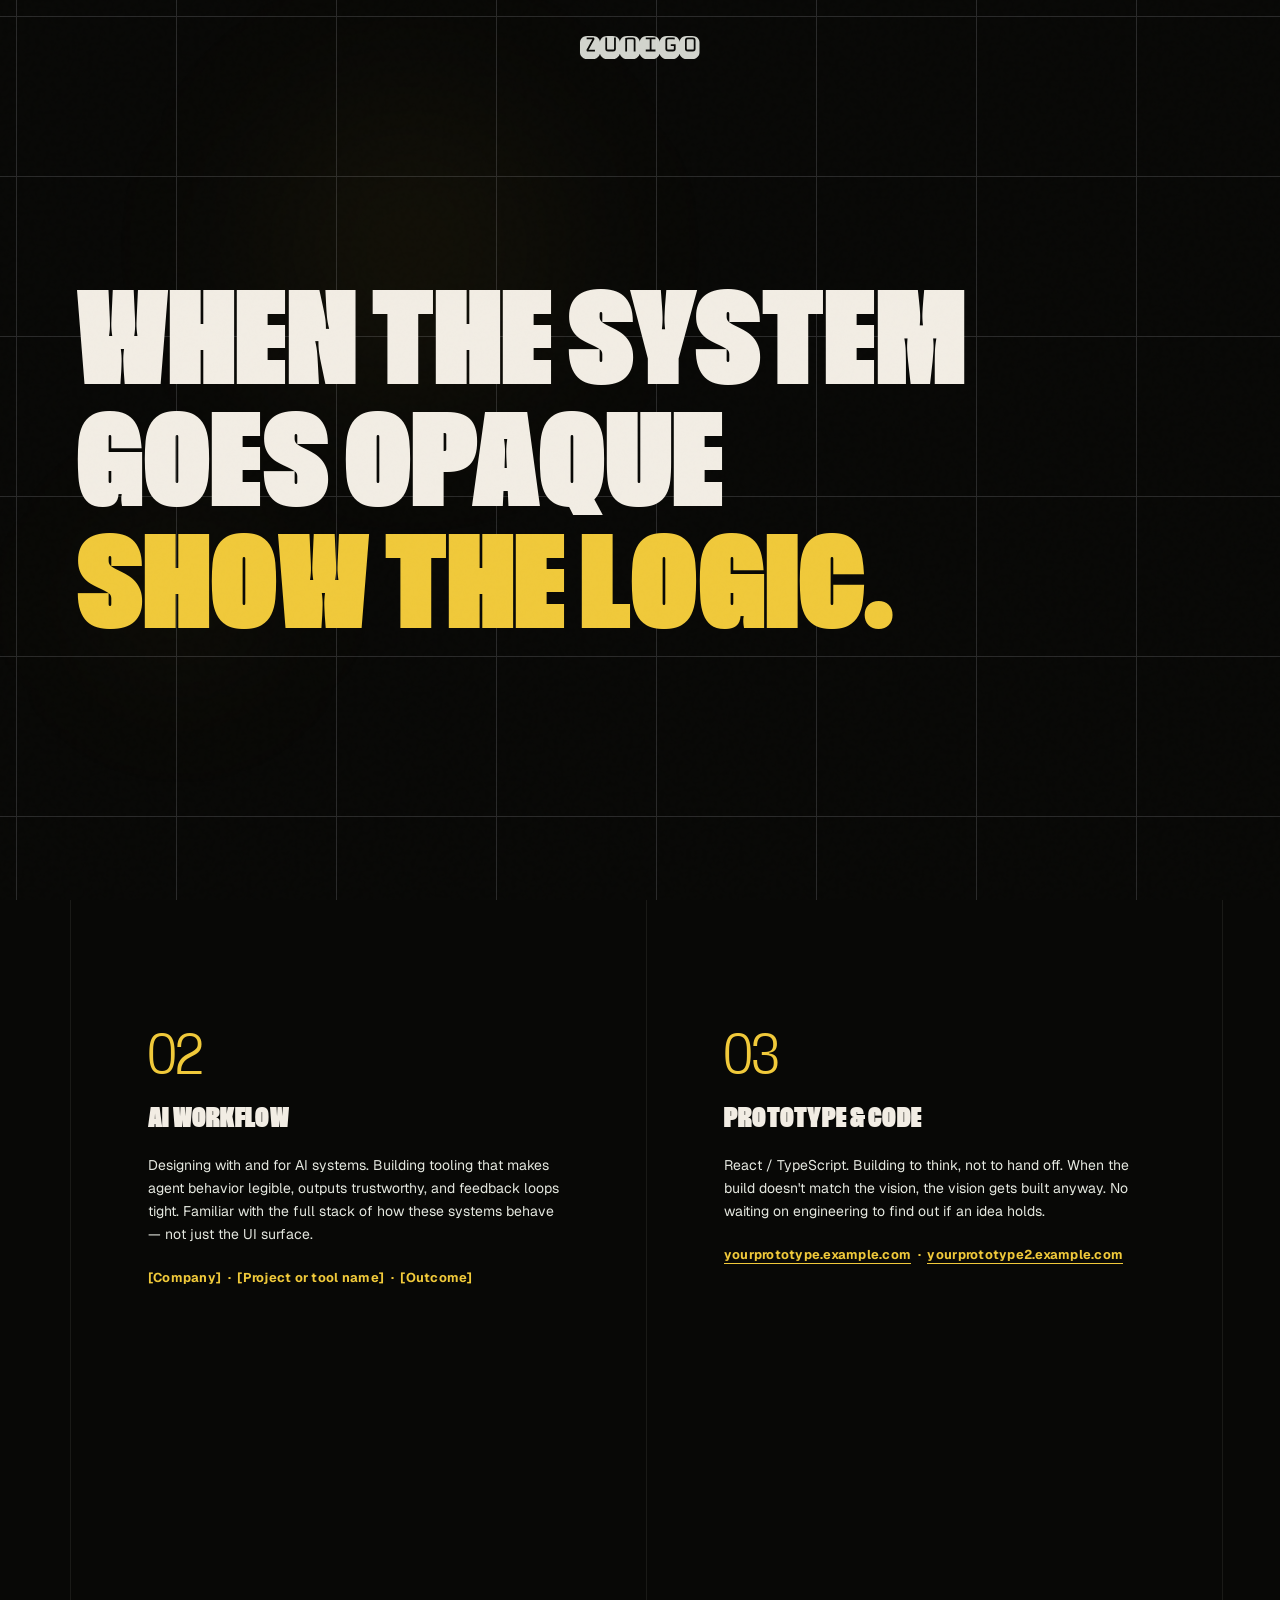
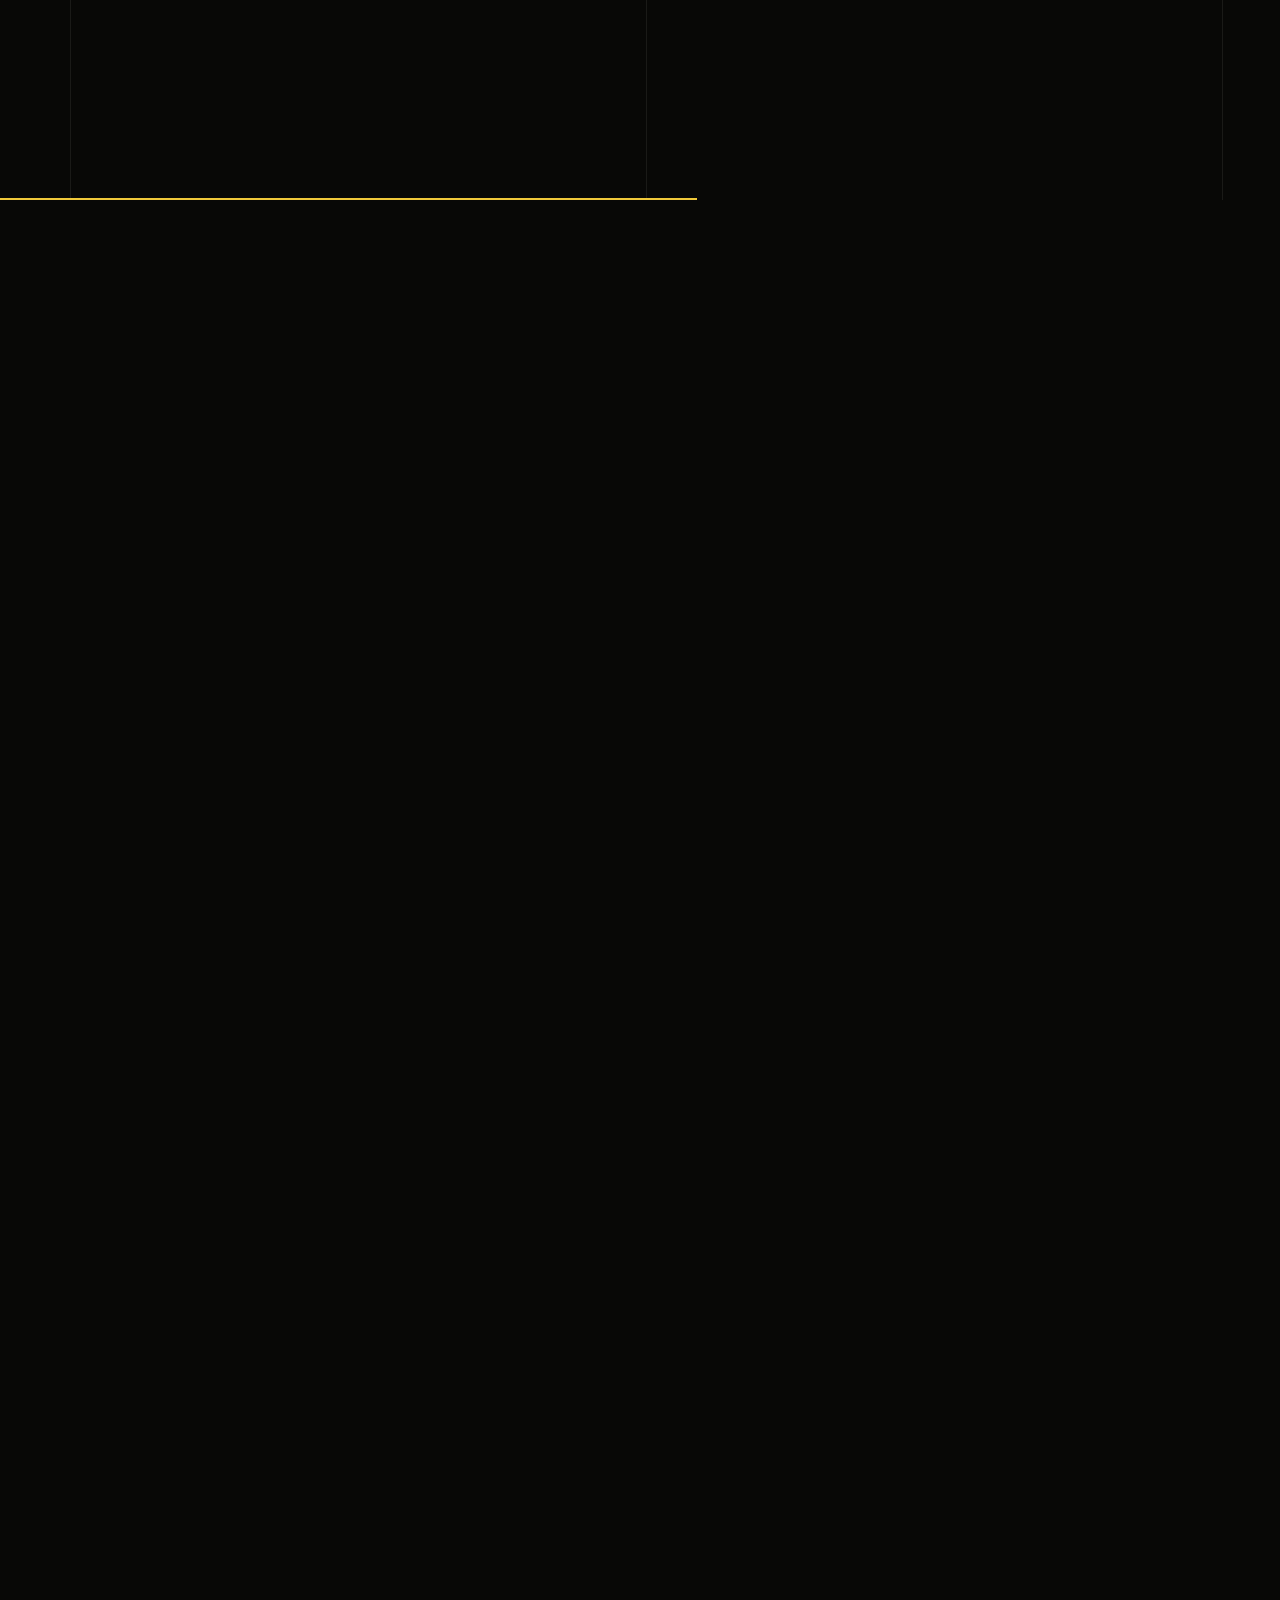
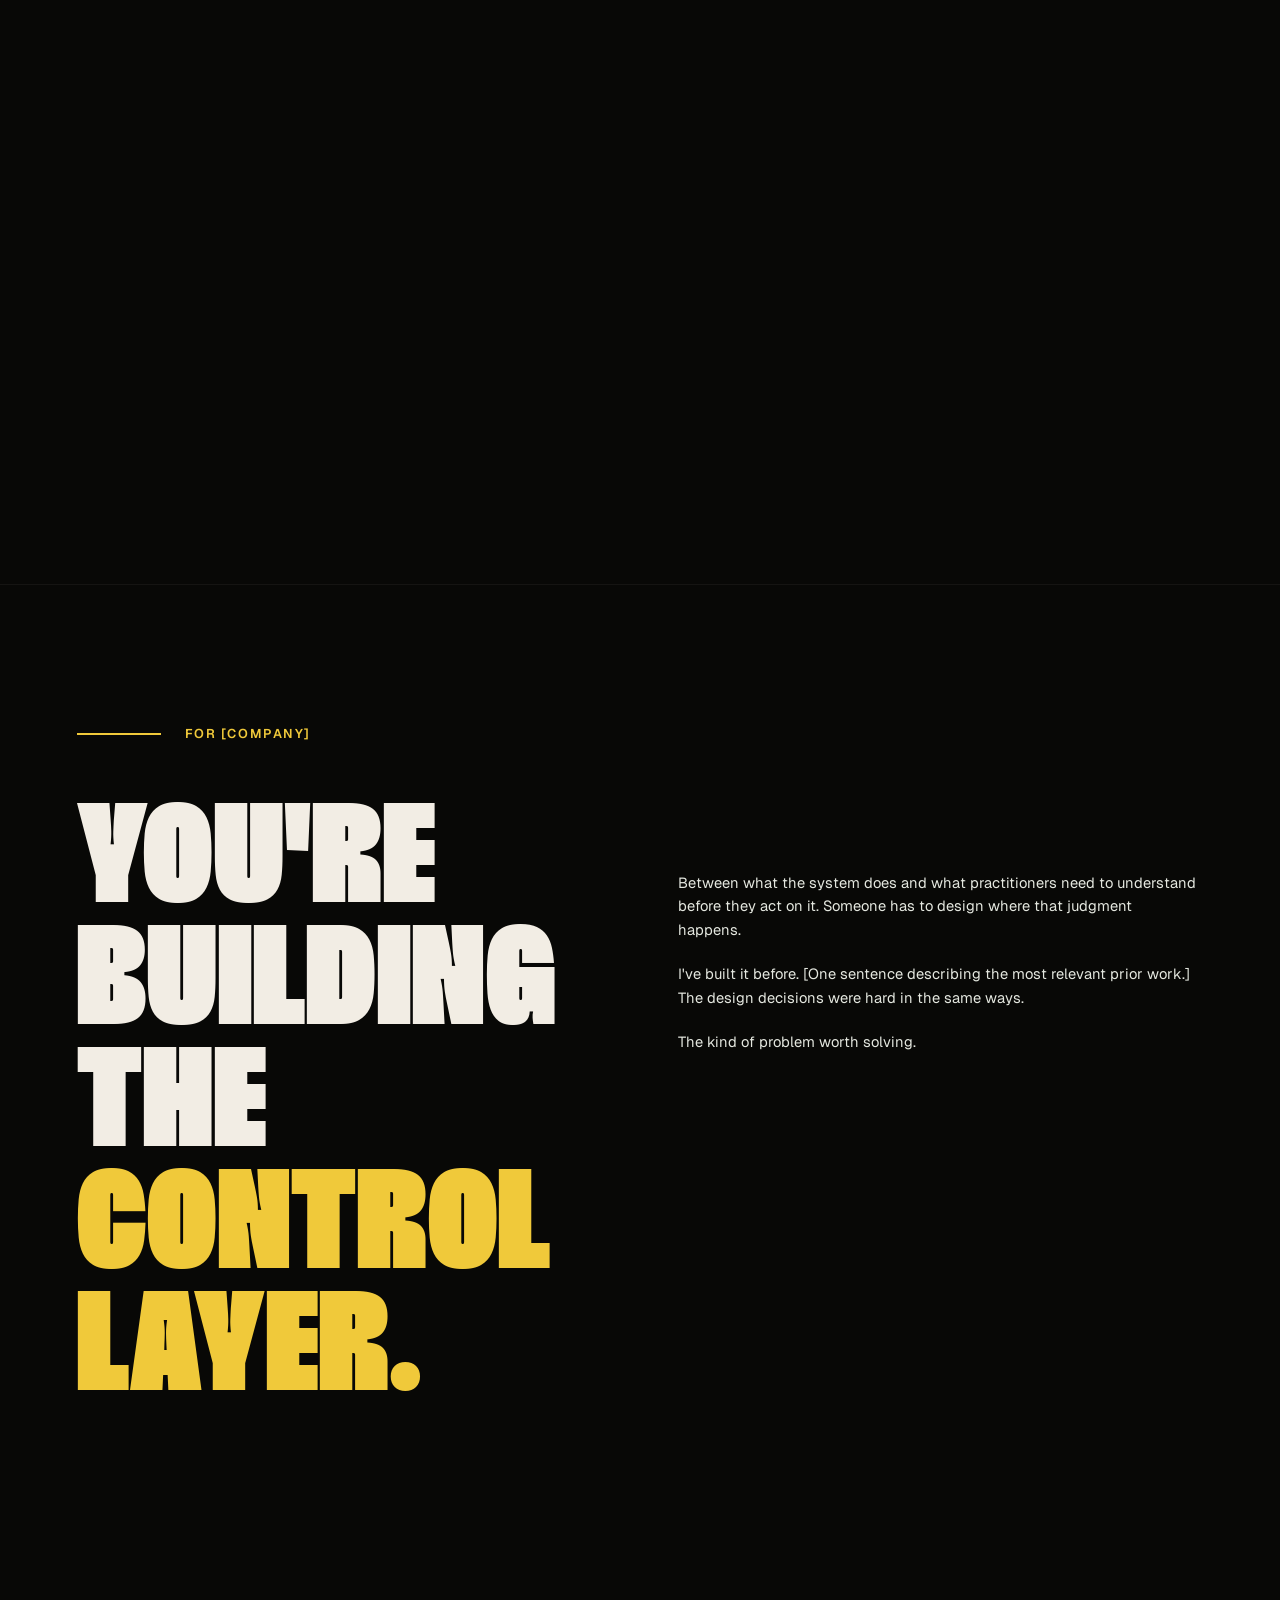
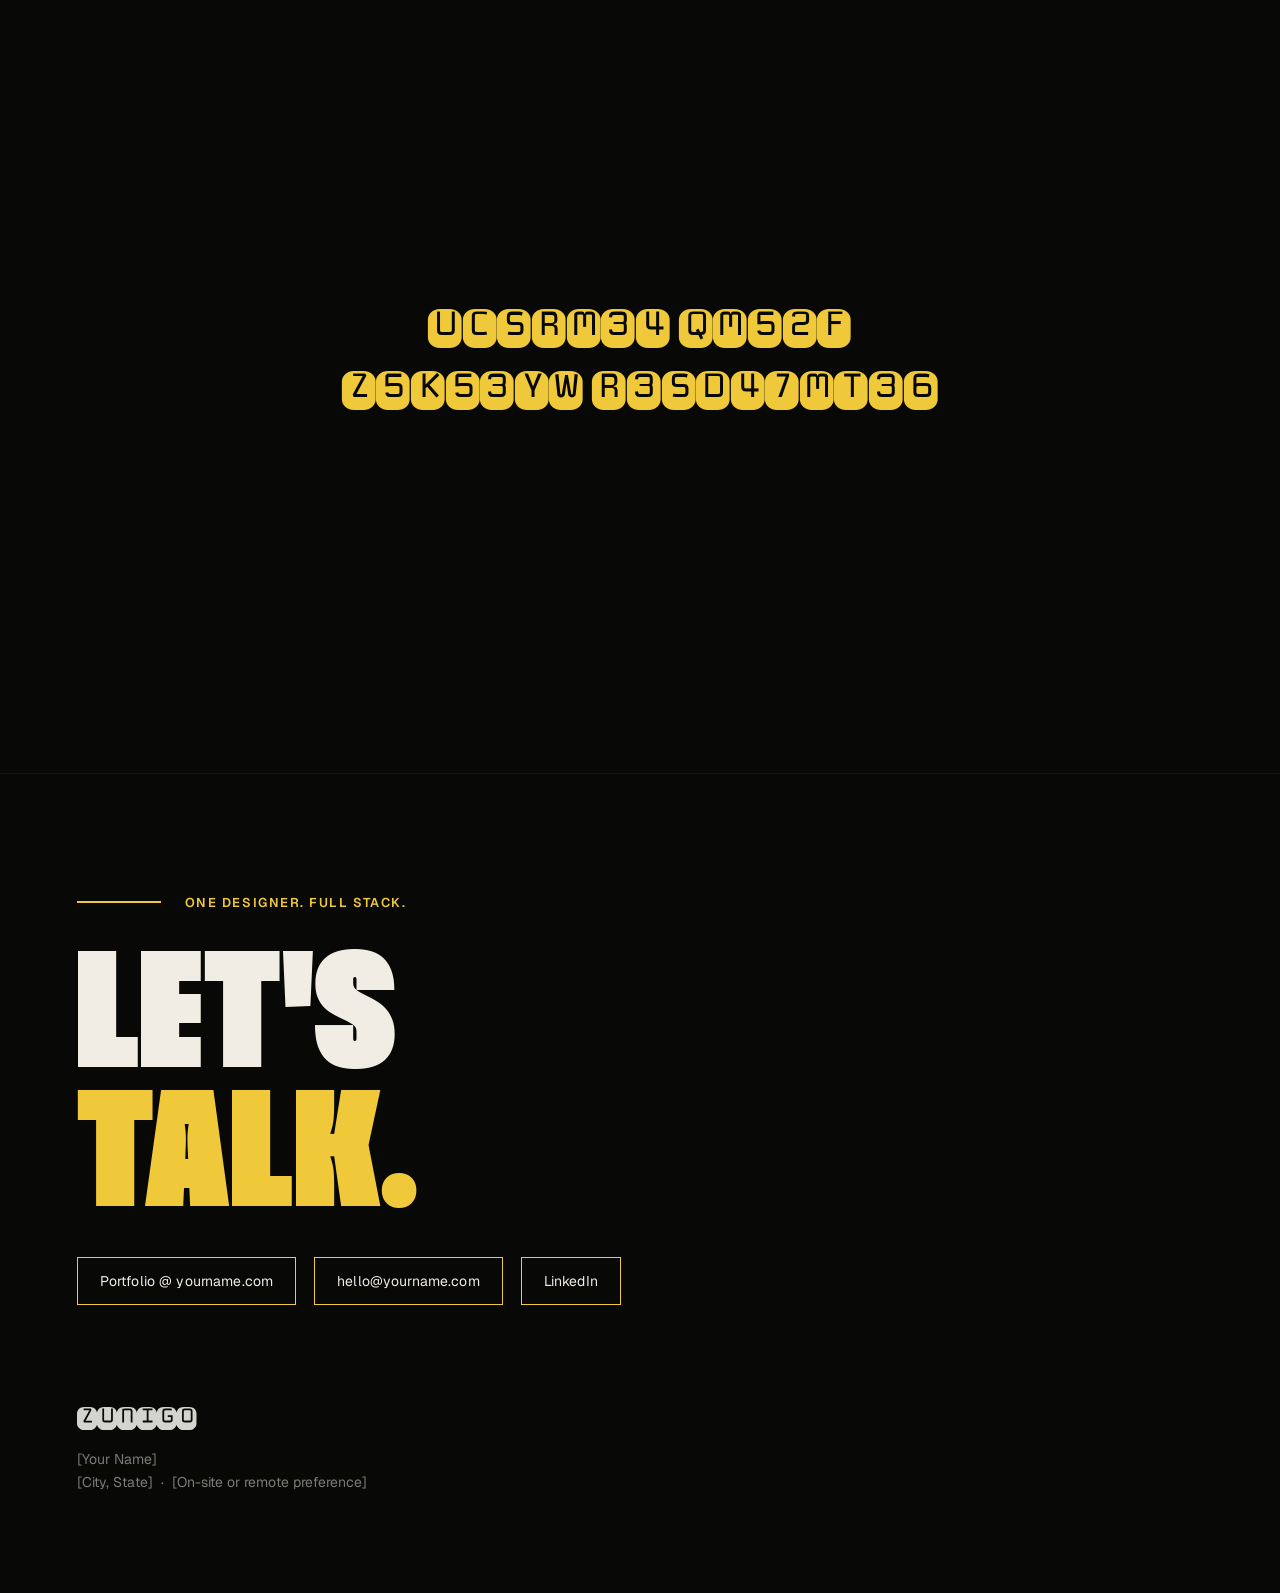
==== commit befdffe3: "Hardcode og/twitter meta tags for crawler visibility Social crawlers don't execute JS — static value" ====
--- a/demo-shapes/index.html
+++ b/demo-shapes/index.html
@@ -4,16 +4,16 @@
   <meta charset="UTF-8">
   <meta name="viewport" content="width=device-width, initial-scale=1.0, viewport-fit=cover">
   <meta name="theme-color" content="#080806">
-  <meta name="description" content="">
-  <meta property="og:type"        content="website">
-  <meta property="og:title"       content="">
-  <meta property="og:description" content="">
-  <meta property="og:image"       content="">
-  <meta name="twitter:card"       content="summary_large_image">
-  <meta name="twitter:title"      content="">
-  <meta name="twitter:description" content="">
-  <meta name="twitter:image"      content="">
-  <title>Pitch</title>
+  <meta name="description"          content="Product design for technical platforms. Systems thinking, craft, and code.">
+  <meta property="og:type"         content="website">
+  <meta property="og:title"        content="[Your Name] — Product Design">
+  <meta property="og:description"  content="Product design for technical platforms. Systems thinking, craft, and code.">
+  <meta property="og:image"        content="https://zunigo-portfolio-teaser.netlify.app/shared/portfolio-teaser-social-preview.png">
+  <meta name="twitter:card"        content="summary_large_image">
+  <meta name="twitter:title"       content="[Your Name] — Product Design">
+  <meta name="twitter:description" content="Product design for technical platforms. Systems thinking, craft, and code.">
+  <meta name="twitter:image"       content="https://zunigo-portfolio-teaser.netlify.app/shared/portfolio-teaser-social-preview.png">
+  <title>[Your Name] — Product Design</title>
 
   <link rel="icon" type="image/png" href="../shared/favicon.png">
   <link rel="apple-touch-icon" href="../shared/favicon.png">
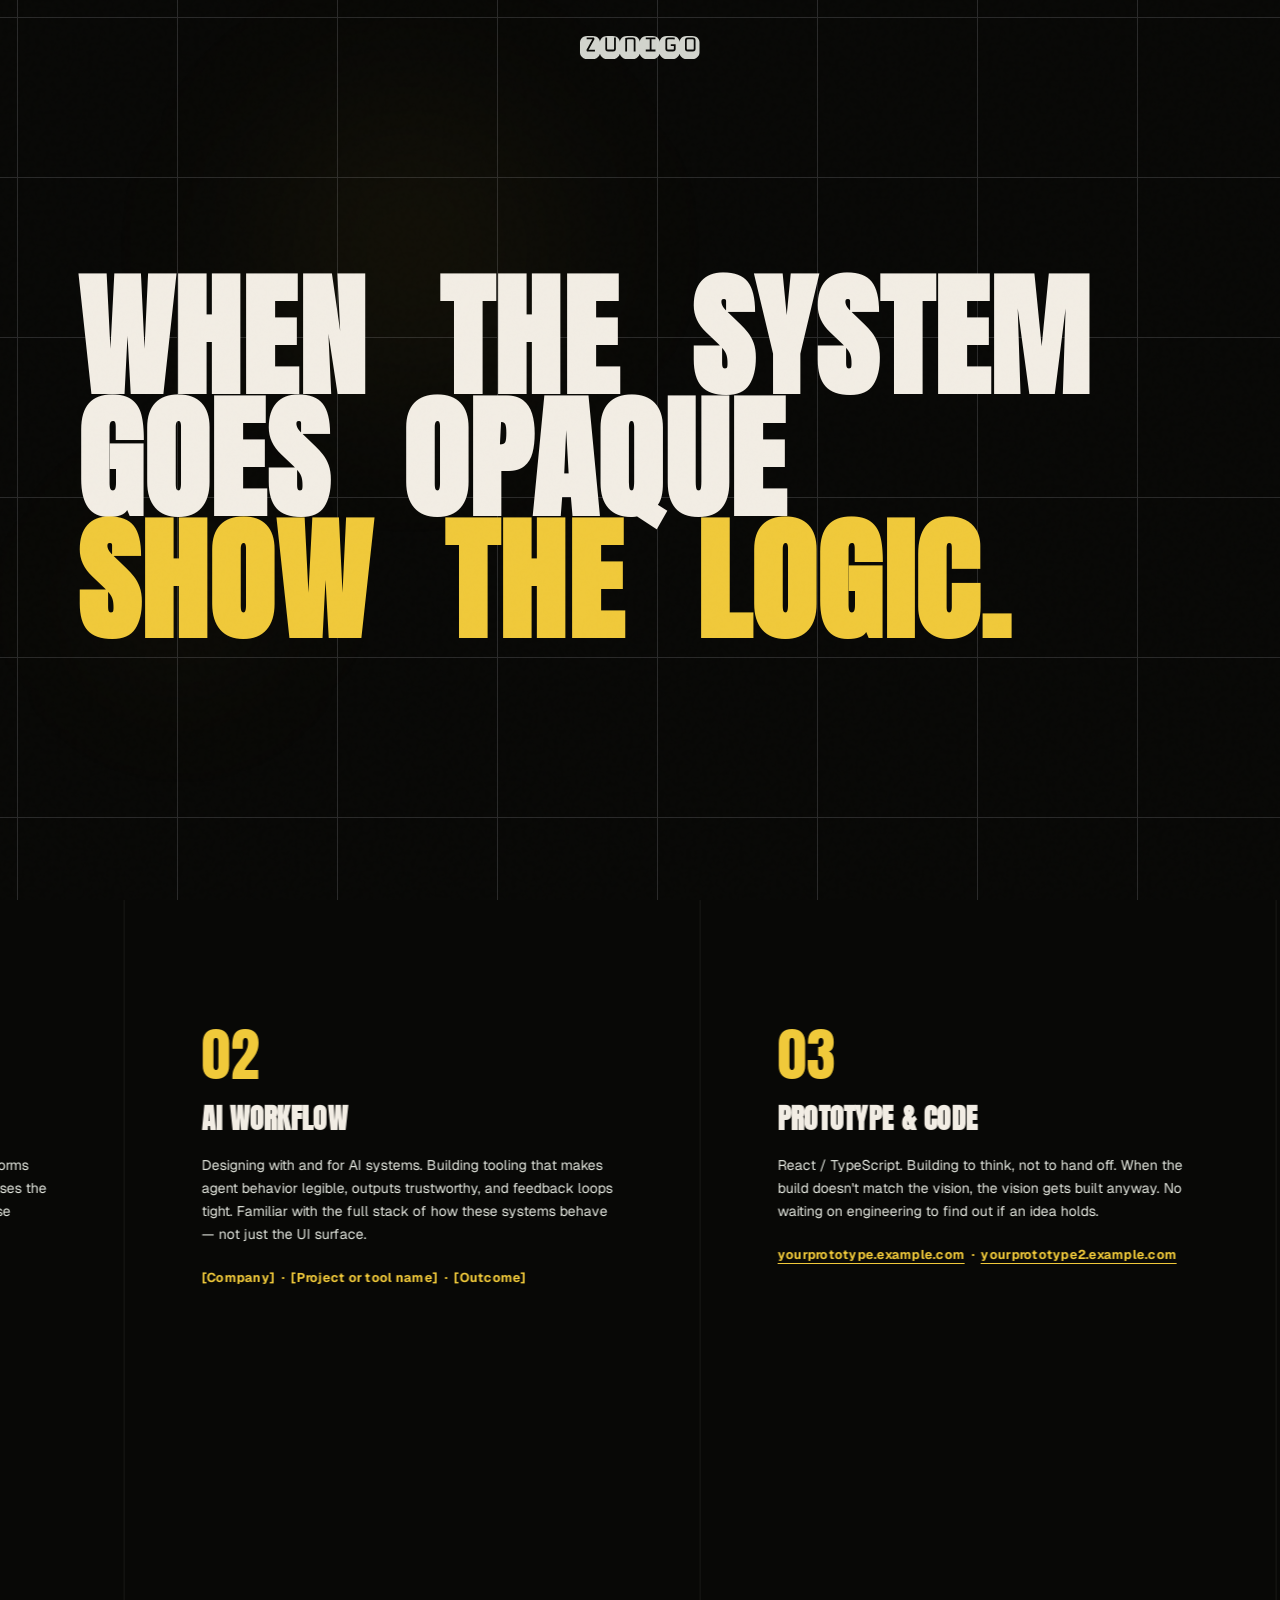
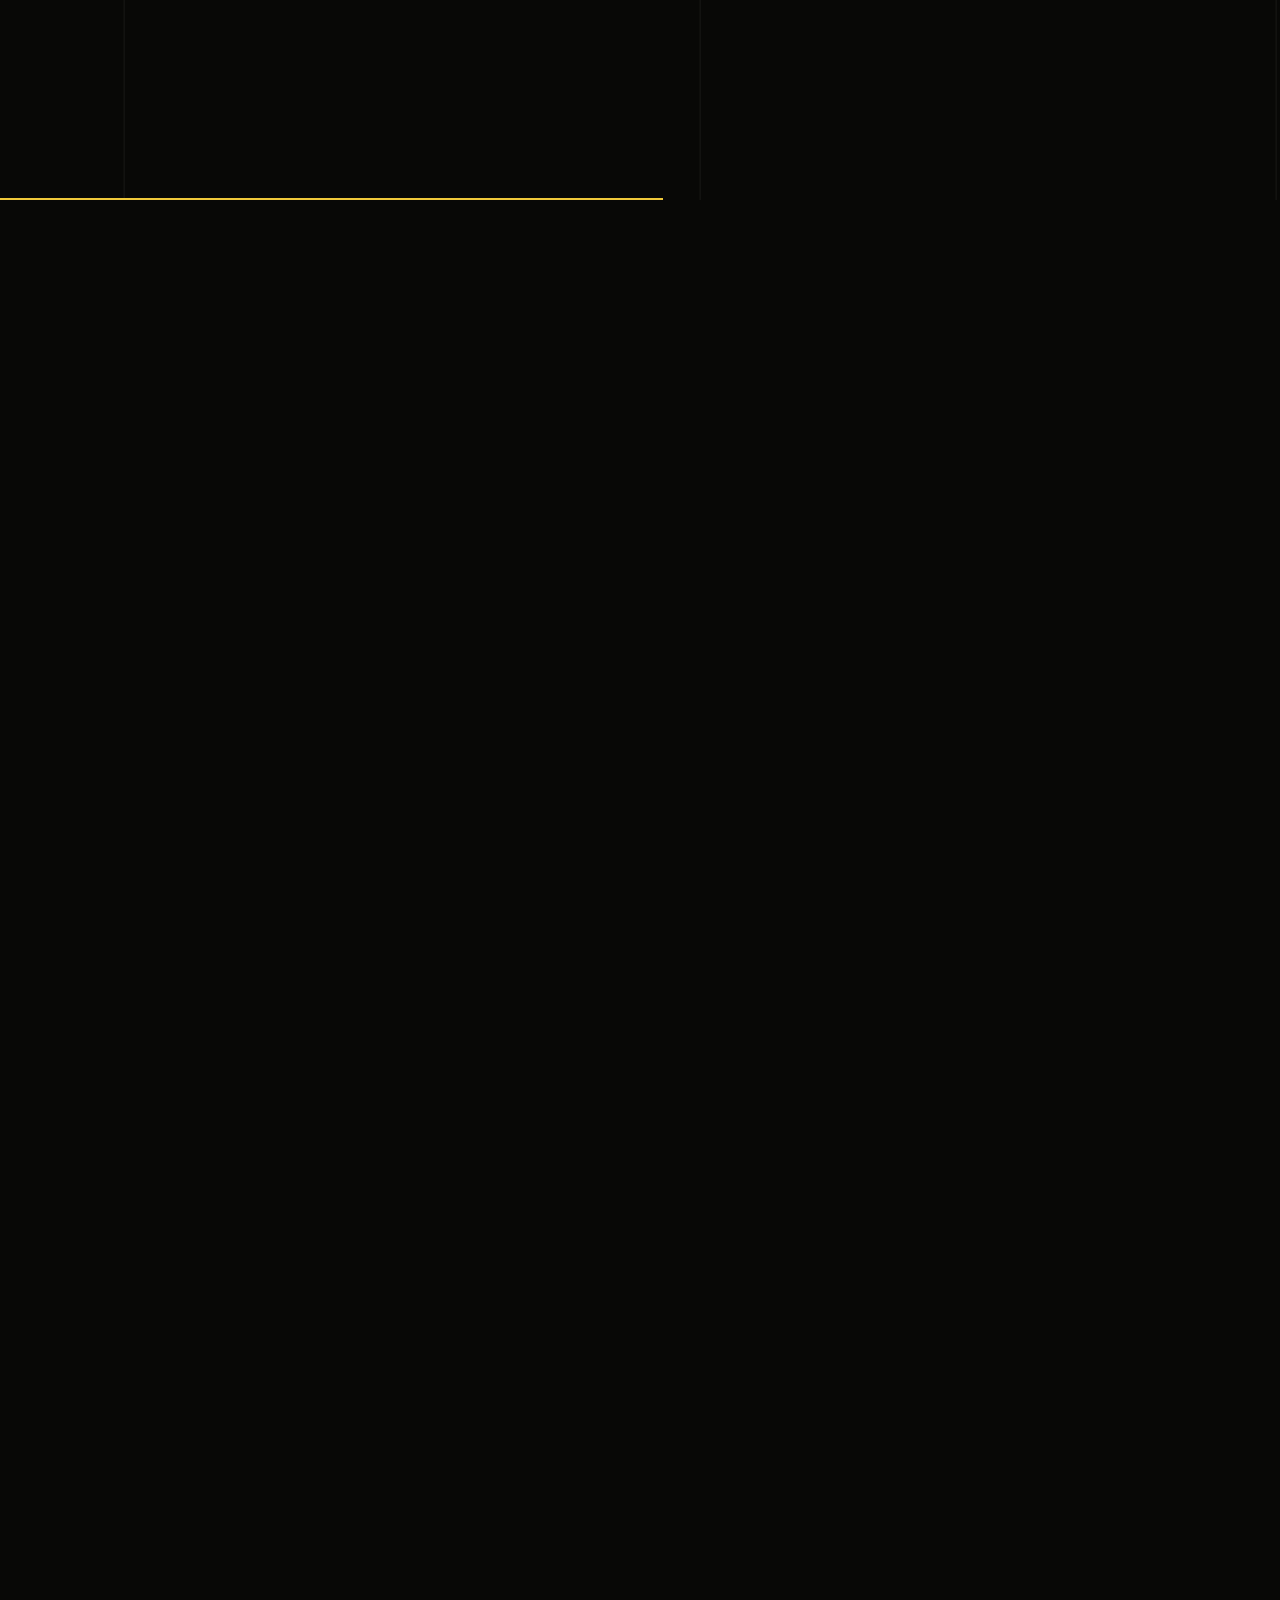
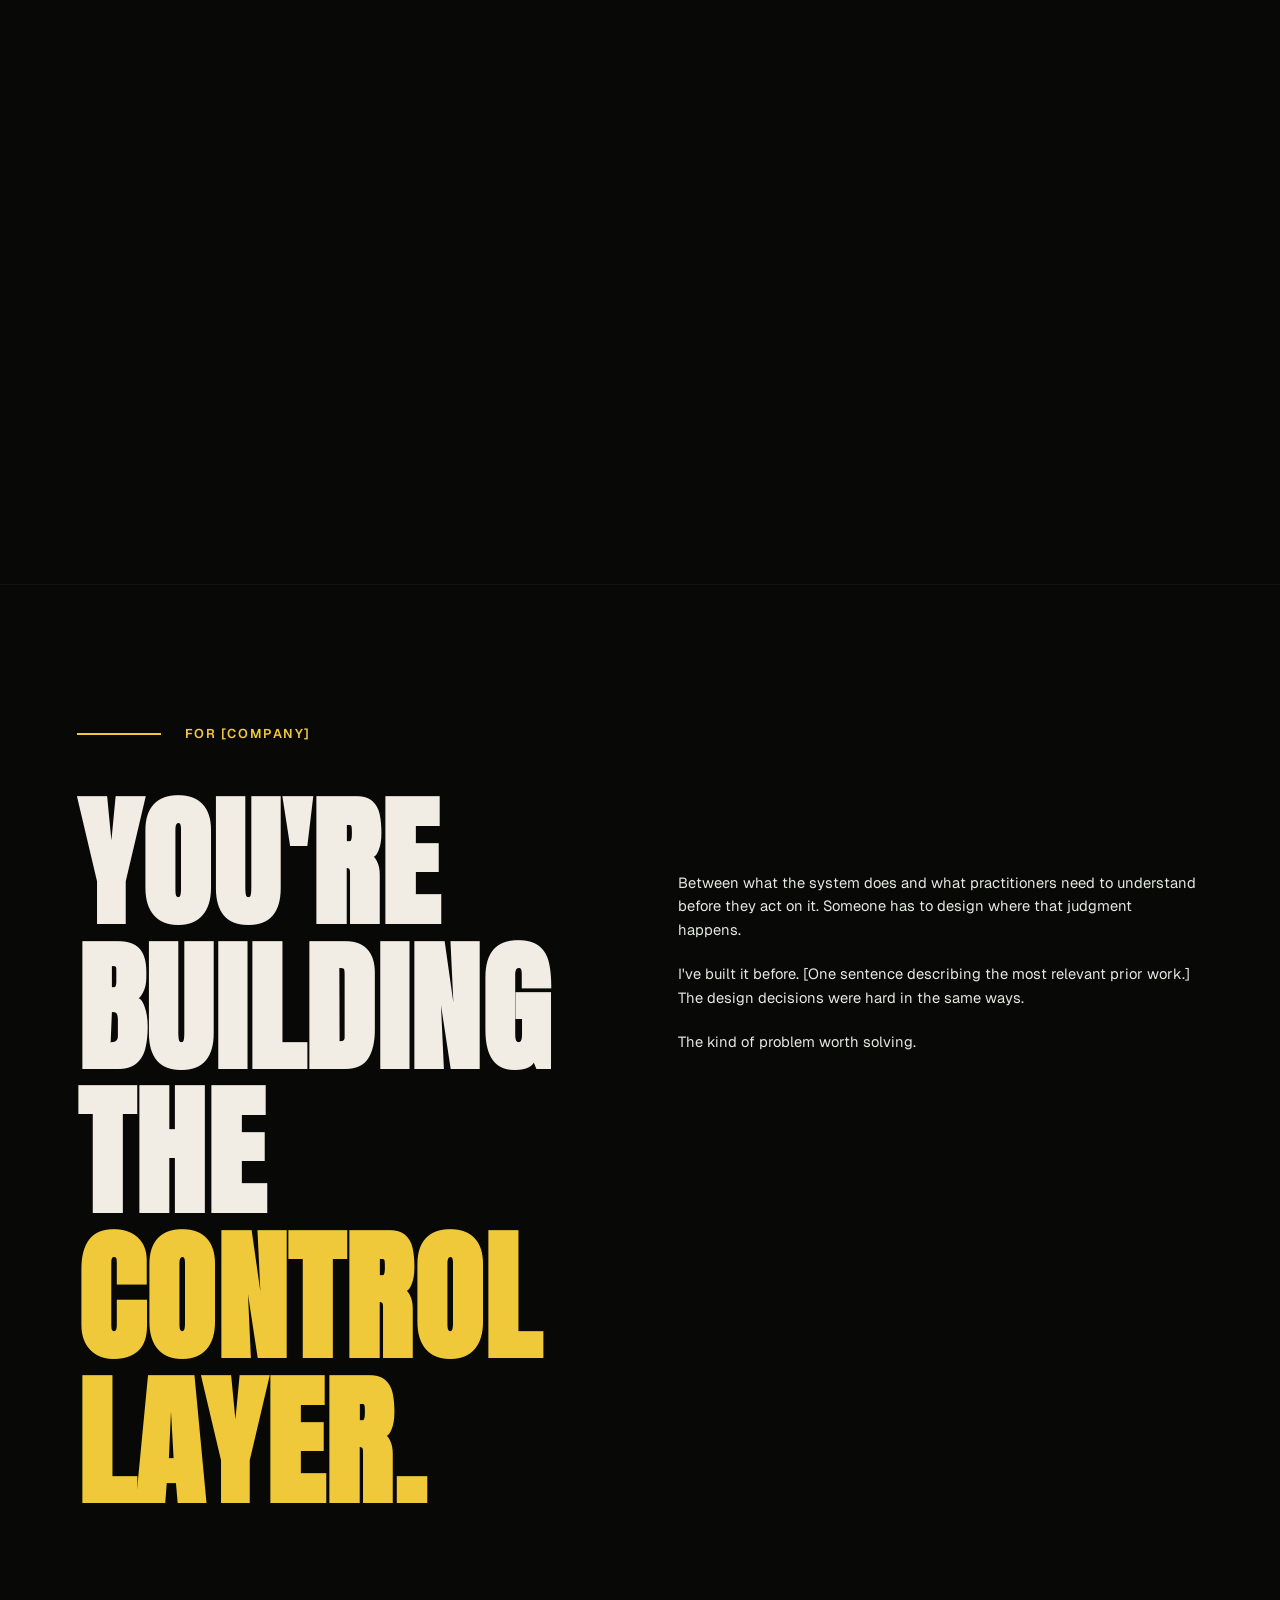
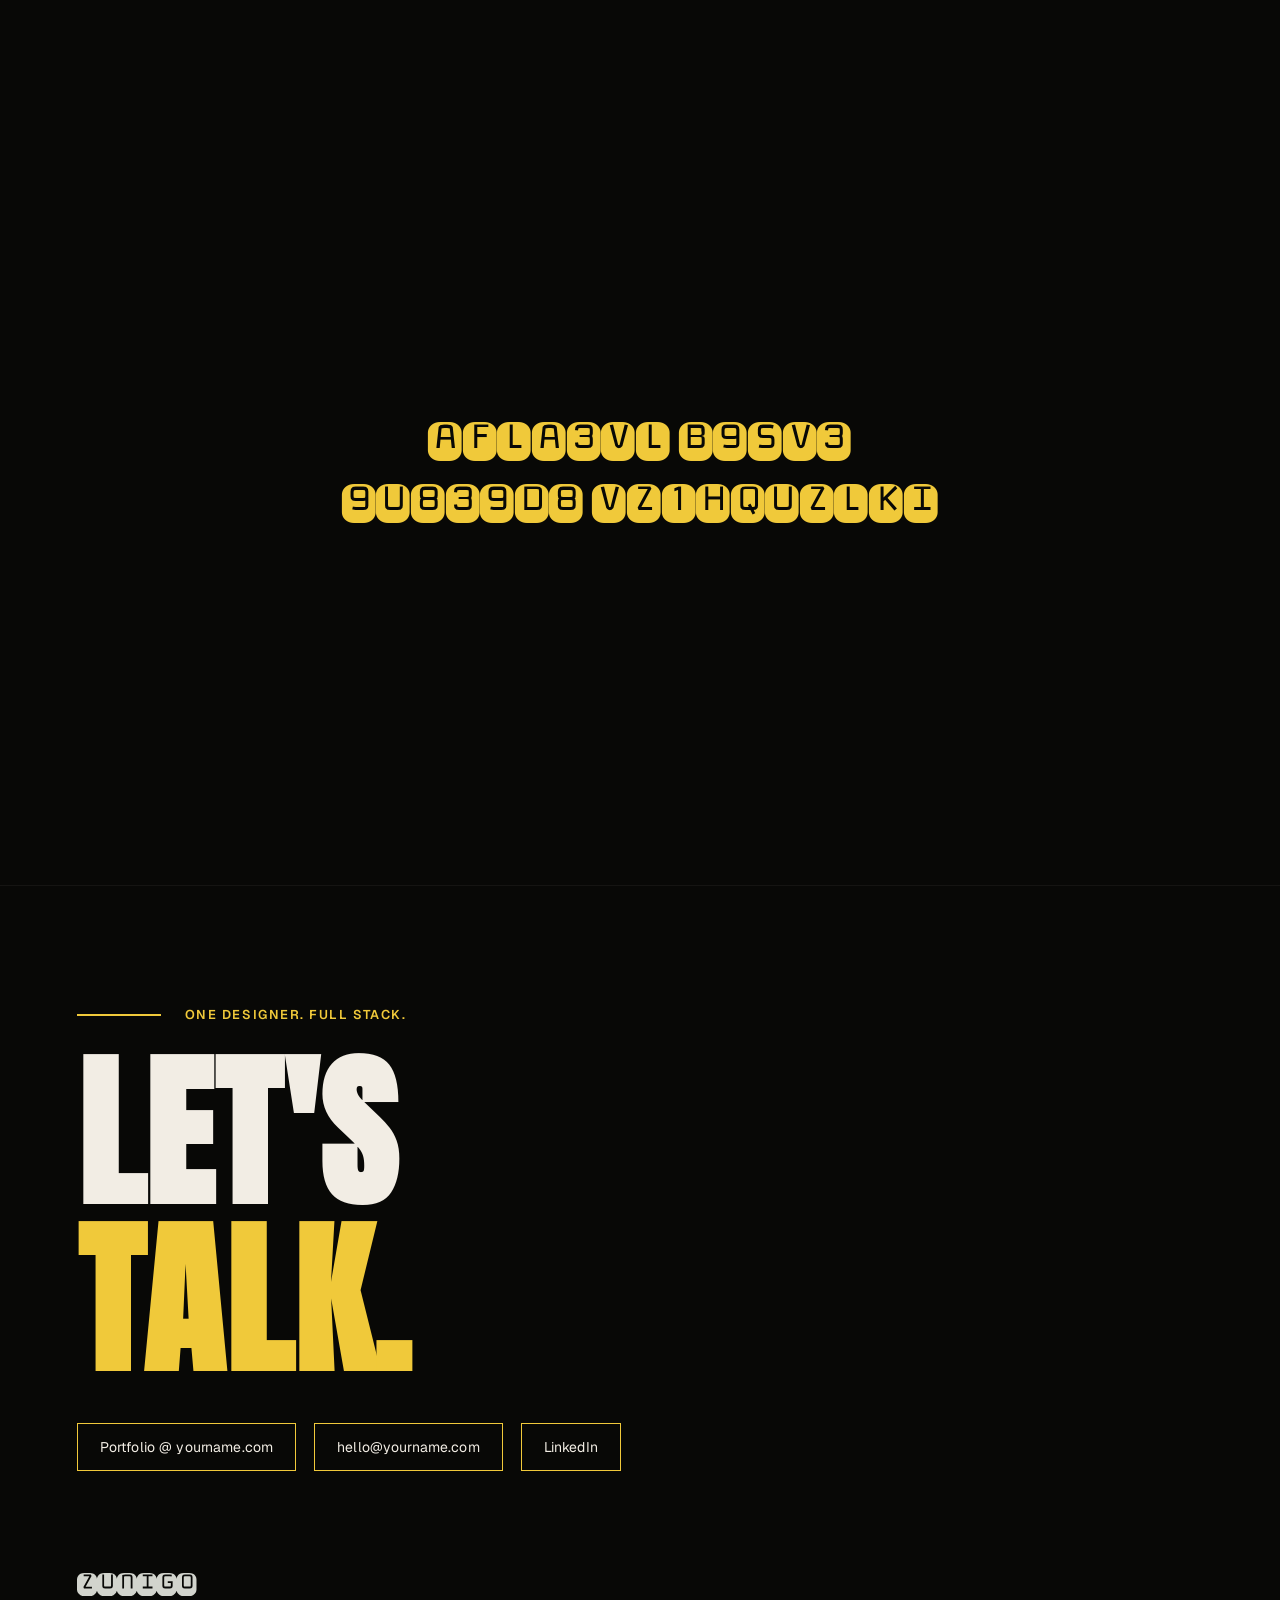
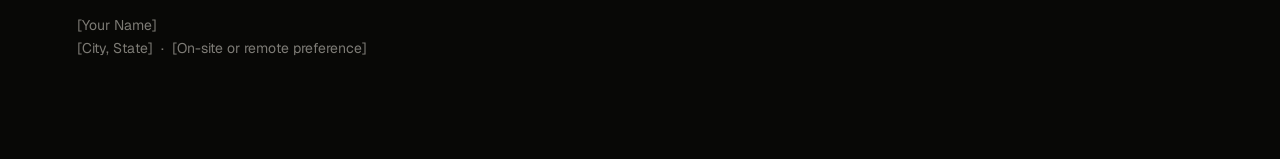
==== commit 26217ff7: "Swap Million for Anton in template, respect license boundaries - Remove all Million @font-face decla" ====
--- a/demo-shapes/index.html
+++ b/demo-shapes/index.html
@@ -20,7 +20,7 @@
 
   <link rel="preconnect" href="https://fonts.googleapis.com">
   <link rel="preconnect" href="https://fonts.gstatic.com" crossorigin="">
-  <link href="https://fonts.googleapis.com/css2?family=DM+Sans:ital,wght@0,300;0,400;0,500;1,300&amp;family=Geist:wght@400;500;600;700&amp;family=Monofett&amp;display=swap" rel="stylesheet">
+  <link href="https://fonts.googleapis.com/css2?family=Anton&amp;family=DM+Sans:ital,wght@0,300;0,400;0,500;1,300&amp;family=Geist:wght@400;500;600;700&amp;family=Monofett&amp;display=swap" rel="stylesheet">
 
   <link rel="stylesheet" href="../shared/styles.css?v=24">
 </head>
--- a/shared/styles.css
+++ b/shared/styles.css
@@ -8,46 +8,19 @@
 html, body, p, h1, h2, h3, h4, h5, h6, ul, ol, figure, blockquote { margin: 0; padding: 0; }
 
 :root {
-  --bg:        #080806;
-  --cream:     #F2EDE4;
-  --cream-dim: rgba(242,237,228,.50);
-  --accent:    #F0C93A;
+  --bg:           #080806;
+  --cream:        #F2EDE4;
+  --cream-dim:    rgba(242,237,228,.50);
+  --accent:       #F0C93A;
   --pillar-hover-ms: 560ms;
   --headline-scale: 1;
-  --display:   'Million', 'Bebas Neue', 'Impact', 'Arial Black', sans-serif;
-  --body:      'DM Sans', sans-serif;
-  --sub:       'Geist', sans-serif;
-  --pad:       clamp(20px, 6vw, 80px);
-}
-
-@font-face {
-  font-family: 'Million';
-  src: url('fonts/Million-Regular.woff2') format('woff2');
-  font-weight: 400;
-  font-style: normal;
-  font-display: swap;
-}
-@font-face {
-  font-family: 'Million';
-  src: url('fonts/Million-Black.woff2') format('woff2');
-  font-weight: 900;
-  font-style: normal;
-  font-display: swap;
-}
-@font-face {
-  font-family: 'Million BlackInktrap';
-  src: url('fonts/Million-BlackInktrap.woff2') format('woff2'),
-       url('fonts/Million-BlackInktrap.woff')  format('woff');
-  font-weight: 900;
-  font-style: normal;
-  font-display: swap;
-}
-@font-face {
-  font-family: 'Million LightInktrap';
-  src: url('fonts/Million-LightInktrap.woff2') format('woff2');
-  font-weight: 300;
-  font-style: normal;
-  font-display: swap;
+  /* Swap this variable to change the display typeface across the whole template.
+     Anton is free under SIL OFL (fonts.google.com/specimen/Anton).
+     Load your chosen typeface via the <link> tag in index.html, then update this value. */
+  --font-display: 'Anton', 'Bebas Neue', 'Impact', 'Arial Black', sans-serif;
+  --body:         'DM Sans', sans-serif;
+  --sub:          'Geist', sans-serif;
+  --pad:          clamp(20px, 6vw, 80px);
 }
 
 html {
@@ -220,7 +193,7 @@
 }
 
 .ht-line {
-  font-family: 'Million BlackInktrap', 'Million', 'Bebas Neue', 'Impact', sans-serif;
+  font-family: var(--font-display);
   font-weight: 900;
   text-transform: uppercase;
   line-height: .88;
@@ -229,6 +202,7 @@
   font-size: calc(clamp(36px, 10.5vw, 200px) * var(--headline-scale));
   white-space: nowrap;
   letter-spacing: 0.01em;
+  word-spacing: 0.3em;
   opacity: 0;
   transform: translateY(24px);
 }
@@ -296,13 +270,14 @@
 }
 
 .range-headline {
-  font-family: var(--display);
+  font-family: var(--font-display);
   font-weight: 900;
   font-size: clamp(68px, 11vw, 180px);
-  line-height: .86;
+  line-height: 1.0;
   text-transform: uppercase;
   margin-top: clamp(12px, 2vw, 20px);
   letter-spacing: 0.01em;
+  word-spacing: 0.3em;
 }
 .range-headline em { color: var(--accent); font-style: normal; }
 
@@ -373,7 +348,7 @@
 }
 
 .pillar-number {
-  font-family: 'Million LightInktrap', 'Million', 'Bebas Neue', 'Impact', sans-serif;
+  font-family: var(--font-display);
   font-weight: 300;
   font-size: clamp(40px, 4.5vw, 72px);
   line-height: 1;
@@ -382,7 +357,7 @@
   margin-bottom: clamp(14px, 2vw, 20px);
 }
 .pillar-title {
-  font-family: var(--display);
+  font-family: var(--font-display);
   font-weight: 900;
   font-size: clamp(22px, 2.2vw, 34px);
   text-transform: uppercase;
@@ -592,12 +567,13 @@
 .statement-label.visible { opacity: 1; transform: translateY(0); }
 
 .statement-text {
-  font-family: 'Million BlackInktrap', 'Million', 'Bebas Neue', 'Impact', sans-serif;
+  font-family: var(--font-display);
   font-weight: 900;
   font-size: calc(clamp(56px, 11vw, 180px) * var(--headline-scale));
-  line-height: .84;
+  line-height: 1.0;
   text-transform: uppercase;
   letter-spacing: .01em;
+  word-spacing: 0.3em;
 }
 .statement-text .st-line {
   display: block;
@@ -650,11 +626,12 @@
 }
 
 .cta-headline {
-  font-family: 'Million BlackInktrap', 'Million', 'Bebas Neue', 'Impact', sans-serif;
+  font-family: var(--font-display);
   font-weight: 900;
   font-size: calc(clamp(72px, 13vw, 200px) * var(--headline-scale));
-  line-height: .84;
+  line-height: 1.0;
   letter-spacing: .01em;
+  word-spacing: 0.3em;
   text-transform: uppercase;
   margin-bottom: clamp(24px, 3vw, 40px);
 }
